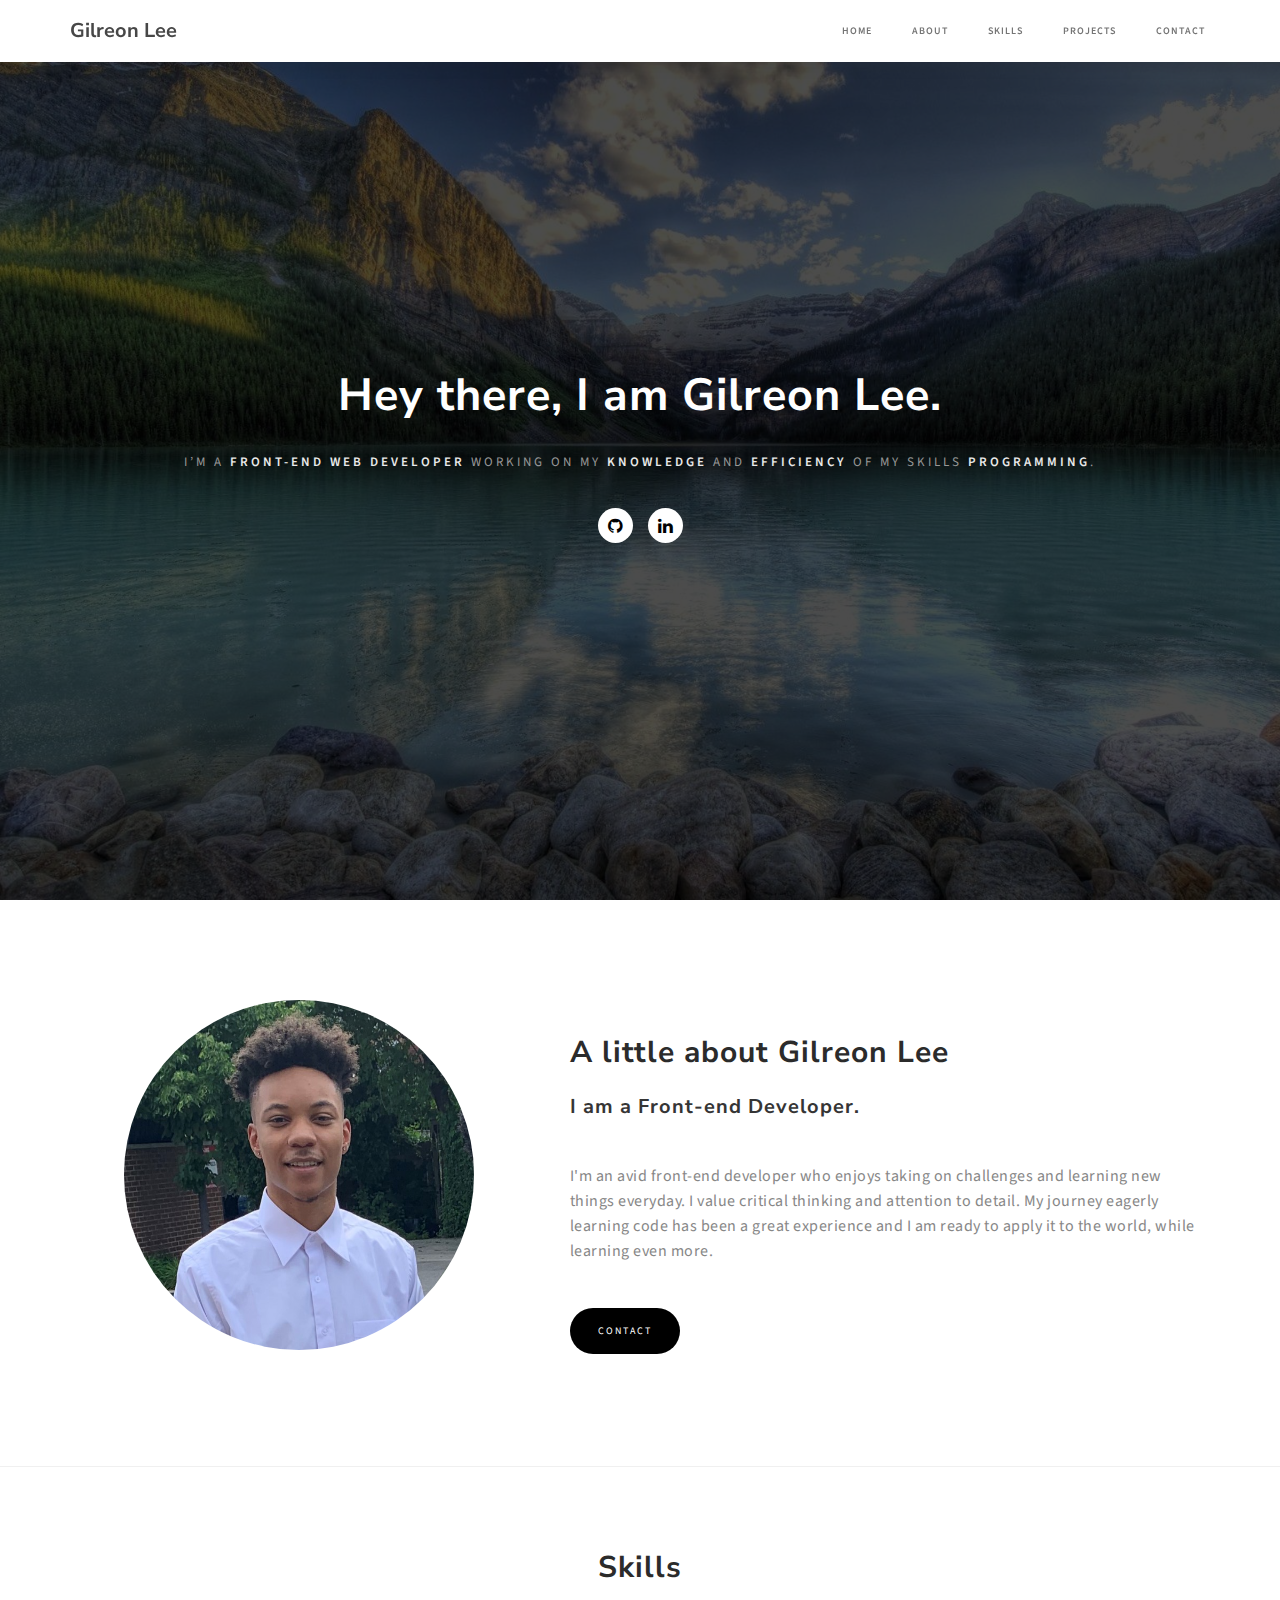
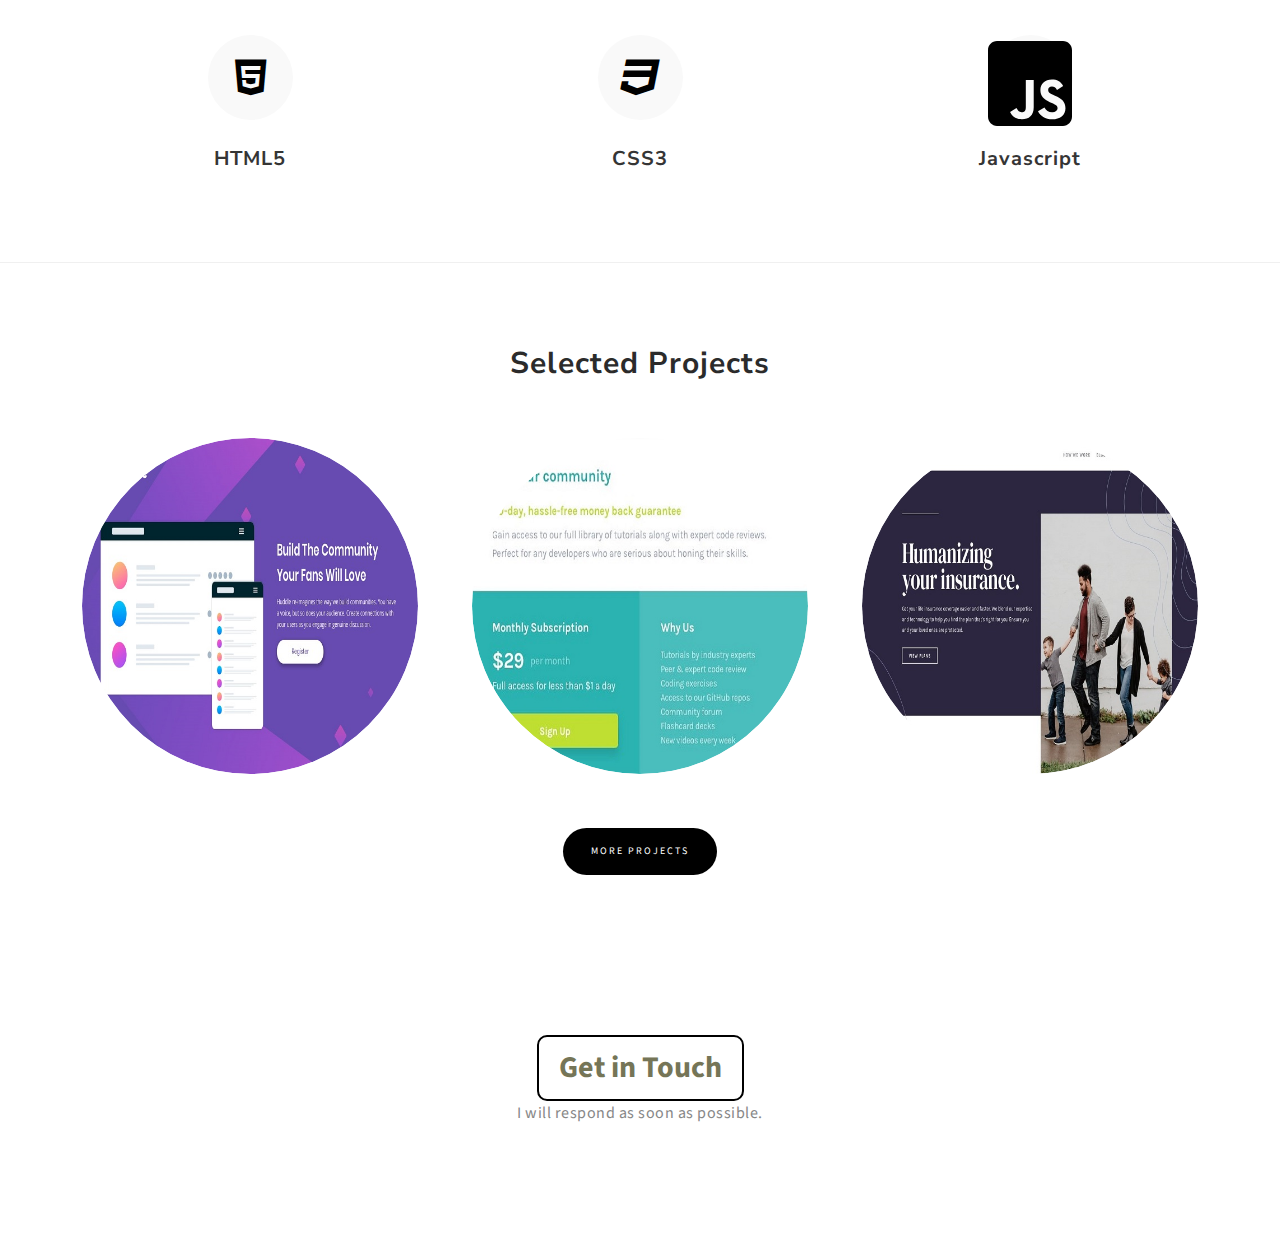
==== index.html @ 5cb0dbcf "Update index.html" ====
<!DOCTYPE html>
<html lang="en">
<head>

<meta charset="UTF-8">
<meta http-equiv="X-UA-Compatible" content="IE=Edge">
<meta name="description" content="Personal Portfolio HTML Template">
<meta name="keywords" content="Personal Portfolio Template, HTML Template">
<meta name="author" content="peng lam">
<meta name="viewport" content="width=device-width, initial-scale=1, maximum-scale=1">

<title>Gilreon Lee - Personal Portfolio</title>

<link rel="stylesheet" href="css/bootstrap.min.css">
<link rel="stylesheet" href="css/magnific-popup.css">

<link rel="stylesheet" href="css/owl.theme.css">
<link rel="stylesheet" href="css/owl.carousel.css">

<link rel="stylesheet" href="css/font-awesome.min.css">
<link rel="html" href="projects.html">

<!-- MAIN CSS -->
<link rel="stylesheet" href="css/style.css">

</head>
<body>

<!-- PRE LOADER -->
<div class="preloader">
     <div class="spinner">
          <span class="spinner-rotate"></span>
     </div>
</div>


<!-- NAVIGATION SECTION -->
<div class="navbar navbar-default navbar-fixed-top" role="navigation">
     <div class="container">

          <!-- NAVBAR HEADER -->
          <div class="navbar-header">
               <button class="navbar-toggle" data-toggle="collapse" data-target=".navbar-collapse">
                    <span class="icon icon-bar"></span>
                    <span class="icon icon-bar"></span>
                    <span class="icon icon-bar"></span>
               </button>
               <!-- lOGO TEXT HERE -->
               <a href="index.html" class="navbar-brand">Gilreon Lee</a>
          </div>

          <!-- NAVIGATION LINKS -->
          <div class="collapse navbar-collapse">
               <ul class="nav navbar-nav navbar-right">
                    <li><a class="smoothScroll" href="#home">Home</a></li>
                    <li><a class="smoothScroll" href="#about">About</a></li>
                    <li><a class="smoothScroll" href="#service">Skills</a></li>     
                    <li><a class="smoothScroll" href="#work">Projects</a></li>
                    <li><a class="smoothScroll" href="#contact">Contact</a></li>
               </ul>
          </div>

     </div>
</div>


<!-- HOME SECTION -->
<section id="home" class="parallax-section">
     <!-- OVERLAY -->
     <div class="overlay"></div>
     <div class="container">
          <div class="row">

               <div class="col-md-offset-1 col-md-10 col-sm-12">
                    <h1>Hey there, I am Gilreon Lee.</h1>
                    <h4>I’m a <strong>Front-end Web Developer</strong> working on my <strong>knowledge</strong> and <strong>efficiency</strong> of my skills <strong>programming</strong>.</h4>

                    <!-- SOCIAL ICON -->
                    <ul class="social-icon">
                         <li><a href="https://github.com/Gilreon" target="_blank" class="fa fa-github"></a></li>
                         <li><a href="https://www.linkedin.com/in/gilreon-lee/" target="_blank" class="fa fa-linkedin"></a></li>
                    </ul>
               </div>

          </div>
     </div>
</section>


<!-- ABOUT SECTION -->
<section id="about" class="parallax-section">
     <div class="container">
          <div class="row">
               
               <div class="col-md-5 col-sm-12">
                    <!-- ABOUT IMAGE -->
                    <div class="about-image">
                         <img src="images/ofme.jpg" class="img-responsive"  alt="about image">
                    </div>
               </div>

               <div class="col-md-7 col-sm-12">
                    <div class="about-thumb">
                         <!-- SECTION TITLE -->
                         <div class="section-title">
                              <h2>A little about Gilreon Lee</h2>
                              <h3>I am a Front-end Developer.</h3>
                         </div>
                         <p>I'm an avid front-end developer who enjoys taking on challenges and learning new things everyday. 
                              I value critical thinking and attention to detail. My journey eagerly learning code has been a great experience and I am 
                              ready to apply it to the world, while learning even more.</p>
                         

                         <!-- BUTTON -->
                         <a href="#contact" class="btn btn-default section-btn">Contact</a>
                    </div>
               </div>

          </div>
     </div>
</section>


<!-- SERVICE SECTION -->
<section id="service" class="parallax-section">
     <div class="container">
          <div class="row">

               <div class="section-title">
                    <!-- SECTION TITLE -->
                    <h2>Skills</h2>
               </div>

               <div class="col-md-4 col-sm-6">
                    <!-- SERVICE THUMB -->
                    <div class="service-thumb">
                         <i class="fa fa-html5"></i>
                         <h3>HTML5</h3>
                         
                    </div>
               </div>

               <div class="col-md-4 col-sm-6">
                    <!-- SERVICE THUMB -->
                    <div class="service-thumb">
                         <i class="fa fa-css3"></i>
                         <h3>CSS3</h3>
                    </div>
               </div>

               <div class="col-md-4 col-sm-6">
                    <!-- SERVICE THUMB -->
                    <div class="service-thumb">
                         <i class="fa fa-js-square"><img src="images/js-square-brands.svg"></i>
                         <h3>Javascript</h3>
                    </div>
               </div>
               
          </div>
     </div>
</section>


<!-- WORK SECTION -->
<section id="work" class="parallax-section">
     <div class="container">
          <div class="row">

               <div class="col-md-12 col-sm-12">
                    <!-- SECTION TITLE -->
                    <div class="section-title">
                         <h2>Selected Projects</h2>
                    </div>
               </div>

               <div class="col-md-4 col-sm-6">
                    <!-- WORK THUMB -->
                    <div class="work-thumb">
                         <a href="images/huddle.jpg" class="image-popup">
                              <div class="work-thumb-overlay">
                                   <h4 class="white-color">Work Title</h4>
                                   <h2>Huddle Landing Page</h2>
                              </div>
                              <img src="images/huddle.jpg" class="img-responsive" alt="Work">
                         </a>
                    </div>
               </div>

               <div class="col-md-4 col-sm-6">
                    <!-- WORK THUMB -->
                    <div class="work-thumb">
                         <a href="images/3-grid.jpg" class="image-popup">
                              <div class="work-thumb-overlay">
                                   <h4 class="white-color">Work Title</h4>
                                   <h2>3 Price Grid</h2>
                              </div>
                              <img src="images/3-grid.jpg" class="img-responsive" alt="Work">
                         </a>
                    </div>
               </div>

               <div class="col-md-4 col-sm-6">
                    <!-- WORK THUMB -->
                    <div class="work-thumb">
                         <a href="images/insure-design2.jpg" class="image-popup">
                              <div class="work-thumb-overlay">
                                   <h4 class="white-color">Work Title</h4>
                                   <h2>Insure Landing Page</h2>
                              </div>
                              <img src="images/insure-design2.jpg" class="img-responsive" alt="Work">
                         </a>
                         
                    </div>
                    
               </div>
               <a href="projects.html" target="_blank" class="smoothScroll btn btn-default section-btn" >More Projects</a>
          </div>
     </div>
</section>



<!-- CONTACT SECTION -->
<section id="contact" class="parallax-section">
     <div class="container">
          <div class="row">

               <div class="col-md-12 col-sm-12">
                    <!-- SECTION TITLE -->
                    <div class="section-title">
                         <a class='mail' href="mailto:gilreonlee@outlook.com">Get in Touch</a>  
                         <p>I will respond as soon as possible.</p>
                    </div>
               </div>
                  

<!-- SCRIPTS -->
<script src="js/jquery.js"></script>
<script src="js/bootstrap.min.js"></script>
<script src="js/jquery.parallax.js"></script>
<script src="js/jquery.magnific-popup.min.js"></script>
<script src="js/magnific-popup-options.js"></script>
<script src="js/owl.carousel.min.js"></script>
<script src="js/smoothscroll.js"></script>
<script src="js/custom.js"></script>

</body>
</html>
---- css/style.css ----
/*---------------------------------------------------------------

  Project Name: Stauros - Personal Portfolio HTML Template
  File Name: style.css
  Author: Peng Lam
  Author URI: http://khaitawng.com
  Version: 1.0.0

------------------------------------------------------------------*/
/*----------------------------------------------------------------

// Table of contents //

        Body
    0.  Typography
    1.  Buttons
    2.  General
    3.  Pre loader
    4.  Navigation section
    5.  Home section
    6.  About section
    7.  Service section
    8.  Work section
    9.  Testimonial section
    10. Contact section
    11. Footer section
    12. Social icon
    13. Mobile Responsive styles

------------------------------------------------------------------*/

@import url('https://fonts.googleapis.com/css?family=Nunito+Sans:400,700|Source+Sans+Pro:400,600');

body {
    background: #ffffff;
    font-family: 'Source Sans Pro', sans-serif;
    font-style: normal;
    font-weight: normal;
    overflow-x: hidden;
}

html, body {
  width: 100%;
  height: 100%;
}



/*---------------------------------------
    0 Typorgraphy              
-----------------------------------------*/

h1,h2,h3,h4,h5,h6 {
  font-family: 'Nunito Sans', sans-serif;
  font-style: normal;
  font-weight: bold;
  line-height: normal;
  letter-spacing: 1px;
}

h1 {
  color: #ffffff;
  font-size: 45px;
}

h2 {
  color: #2b2b2b;
  font-size: 30px;
  margin: 0px;
}

h3 {
  color: #353535;
  font-size: 20px;
}

h4 {
  font-family: 'Source Sans Pro', sans-serif;
  font-size: 13px;
  font-weight: normal;
  letter-spacing: 3px;
  line-height: 28px;
  text-transform: uppercase;
  padding-top: 12px;
}

p {
  color: #878787;
  font-size: 16px;
  font-weight: normal;
  line-height: 25px;
  letter-spacing: 0.5px;
}

.white-color {
  color: #f0f0f0 !important;
}

strong {
  font-weight: 600;
}



/*---------------------------------------
    1 Buttons               
-----------------------------------------*/

.section-btn {
  background: #000000;
  border-radius: 50px;
  border: none;
  color: #ffffff;
  font-size: 10px;
  font-weight: normal;
  letter-spacing: 2px;
  padding: 16px 28px;
  margin-top: 32px;
  text-transform: uppercase;
  -webkit-transition: all ease-in-out 0.4s;
  transition: all ease-in-out 0.4s;
}

.section-btn:focus,
.section-btn:hover {
  background: #2b2b2b;
  border-color: transparent;
  color: #ffffff;
}

.section-btn.btn-primary {
  background: #ffffff;
  border: none;
  color: #2b2b2b;
}



/*---------------------------------------
    2 General               
-----------------------------------------*/

html{
  -webkit-font-smoothing: antialiased;
}

a {
  color: #757557;
  -webkit-transition: 0.5s;
  transition: 0.5s;
  text-decoration: none !important;
}

a:hover, a:active, a:focus {
  color: #4eefc3;
  outline: none;
}

* {
  -webkit-box-sizing: border-box;
  box-sizing: border-box;
}

*:before,
*:after {
  -webkit-box-sizing: border-box;
  box-sizing: border-box;
}

.parallax-section {
  background-attachment: fixed !important;
  background-size: cover !important;
}

.overlay {
  background: rgba(0,0,0,0.7);
  position: absolute;
  top: 0;
  right: 0;
  bottom: 0;
  left: 0;
  width: 100%;
  height: 100%;
}

.section-title {
  margin: 0;
  padding-bottom: 32px;
}

#about, #service, #work,
#testimonial, #contact, footer {
  position: relative;
  padding-top: 80px;
  padding-bottom: 80px;
}

#testimonial, footer {
  background: #f9f9f9;
}

#service, #work,
#testimonial, #contact,
footer {
  text-align: center;
}


/*---------------------------------------
    3 Pre loader section              
-----------------------------------------*/

.preloader {
  position: fixed;
  top: 0;
  left: 0;
  width: 100%;
  height: 100%;
  z-index: 99999;
  display: flex;
  flex-flow: row nowrap;
  justify-content: center;
  align-items: center;
  background: none repeat scroll 0 0 #ffffff;
}

.spinner {
  border: 1px solid transparent;
  border-radius: 5px;
  position: relative;
}

.spinner:before {
  content: '';
  box-sizing: border-box;
  position: absolute;
  top: 50%;
  left: 50%;
  width: 45px;
  height: 45px;
  margin-top: -10px;
  margin-left: -10px;
  border-radius: 50%;
  border: 1px solid #575757;
  border-top-color: #ffffff;
  animation: spinner .9s linear infinite;
}

@-webkit-@keyframes spinner {
  to {transform: rotate(360deg);}
}

@keyframes spinner {
  to {transform: rotate(360deg);}
}



/*---------------------------------------
    4 Navigation section              
-----------------------------------------*/

.navbar-default {
  background-color: #ffffff;
  box-shadow: 5px 5px 15px 0 rgba(31, 31, 31, 0.07);
  border: none;
  margin-bottom: 0;
  padding: 6px 0;
}

.navbar-default .navbar-brand {
  color: #474747;
  font-family: 'Nunito Sans', sans-serif;
  font-weight: bold;
  font-size: 20px;
}

.navbar-default .navbar-nav li a {
  color: #757575;
  font-size: 10px;
  font-weight: 600;
  letter-spacing: 1px;
  text-transform: uppercase;
  -webkit-transition: all ease-in-out 0.4s;
  transition: all ease-in-out 0.4s;
  padding: 0 12px;
  margin: 15px 8px;
}

.navbar-default .navbar-nav > li a:hover {
  background-color: transparent;
  color: #656565 !important;
}

.navbar-default .navbar-nav > li > a:hover,
.navbar-default .navbar-nav > li > a:focus {
  color: #858585;
}

.navbar-default .navbar-nav > .active > a,
.navbar-default .navbar-nav > .active > a:hover,
.navbar-default .navbar-nav > .active > a:focus {
  color: #656565;
}

.navbar-default .navbar-toggle {
  border: none;
  padding-top: 10px;
}

.navbar-default .navbar-toggle {
  background-color: transparent;
}

.navbar-default .navbar-toggle .icon-bar {
  background: #000000;
  border-color: transparent;
}



/*---------------------------------------
    5 Home section              
-----------------------------------------*/

#home {
  background: url('../images/nature-image.jpg') 50% 0 repeat-y fixed;
  background-size: cover;
  background-position: center center;
  display: -webkit-box;
  display: -webkit-flex;
  display: -ms-flexbox;
  display: flex;
  -webkit-box-align: center;
  -webkit-align-items: center;
  -ms-flex-align: center;
   align-items: center;
  height: 100vh;
  position: relative;
  text-align: center;
}

#home h4 {
  color: #989898;
}

#home strong {
  color: #e9e9e9;
}



/*---------------------------------------
    6 About section              
-----------------------------------------*/

#about {
  padding-top: 100px;
}

.about-image {
  text-align: center;
}

.about-image img {
  border-radius: 100%;
  width: 350px;
  height: 350px;
  display: inline-block;
}

.about-thumb {
  padding: 32px 12px;
}

.about-thumb p {
  padding: 2px 0;
}



/*---------------------------------------
   7 Service section              
-----------------------------------------*/

#service {
  border-top: 1px solid #f0f0f0;
  border-bottom: 1px solid #f0f0f0;
}

.service-thumb {
  cursor: crosshair;
  -webkit-transition: all ease-in-out 0.4s;
  transition: all ease-in-out 0.4s;
}

.service-thumb h3 {
  margin-bottom: 10px;
}

.service-thumb .fa {
  background: #f9f9f9;
  border-radius: 50%;
  color: #000000;
  font-size: 40px;
  text-align: center;
  width: 85px;
  height: 85px;
  line-height: 85px;
  margin-top: 15px;
  margin-bottom: 5px;
}



/*---------------------------------------
    8 Work section              
-----------------------------------------*/

.work-thumb {
  border-radius: 100%;
  margin: 22px 12px;
  padding: 0;
  overflow: hidden;
  position: relative;
  text-align: center;
}

.work-thumb img {
  border-radius: 100%;
}

.work-thumb h2 {
  color: #ffffff;
  font-size: 25px;
}

.work-thumb-overlay {
  position: absolute;
  background: rgba(0,0,0,0.5);
  border-radius: 5px;
  cursor: pointer;
  opacity: 0;
  width: 100%;
  height: 100%;
  padding: 82px 42px;
  -webkit-transition: all ease-in-out 0.4s;
  transition: all ease-in-out 0.4s;
}

.work-thumb:hover .work-thumb-overlay {
  opacity: 1;
}

/*---------------------------------------
    10 Contact section              
-----------------------------------------*/

.mail{
  font-size: 30px;
  font-weight: bold;
  display: inline-block;
  position: relative;
  border: 2px solid black;
  padding: 10px 20px;
  border-radius: 10px;
}

.mail:hover {
  background-color:black;
  border-radius: 10px;
}
.mail:hover {
  font-size: 50px;
  color: white;

}

/*---------------------------------------
    11 Footer section              
-----------------------------------------*/

footer {
  padding: 20px 0;
}

footer h4 {
  color: #4eefc3;
  font-size: 23px;
}

footer p {
  font-size: 10px;
  letter-spacing: 2px;
  text-transform: uppercase;
}



/*---------------------------------------
   12 Social icon             
-----------------------------------------*/

.social-icon {
  position: relative;
  padding: 0;
  margin: 0;
  text-align: center;
}

.social-icon li {
  display: inline-block;
  list-style: none;
}

.social-icon li a {
  background: #ffffff;
  border-radius: 100%;
  color: #000000;
  cursor: pointer;
  font-size: 17px;
  text-decoration: none;
  transition: all 0.4s ease-in-out;
  width: 35px;
  height: 35px;
  line-height: 35px;
  text-align: center;
  vertical-align: middle;
  margin: 22px 6px 12px 6px;
}

.social-icon li a:hover {
  background: #000000;
  color: #ffffff;
  transform: scale(1.1);
}



/*---------------------------------------
    13 Mobile Responsive styles              
-----------------------------------------*/

@media (max-width: 980px) {
  #home {
    height: 55vh;
  }

  .service-thumb {
    margin-top: 12px;
    margin-bottom: 22px;
  }
}


@media (max-width: 768px) {
  #home {
    height: 65vh;
  }
}


@media (max-width: 580px) {
  h1 {
    font-size: 32px;
  }

  h2, .work-thumb h2 {
    font-size: 26px;
  }

  #home {
    height: 100vh;
  }

  .about-image img {
    width: 250px;
    height: 250px;
  }

  #testimonial h3 {
    font-size: 16px;
  }
}


@media (max-width: 320px) {
  h1 {
    font-size: 28px;
  }

  #home {
    height: 145vh;
  }
}
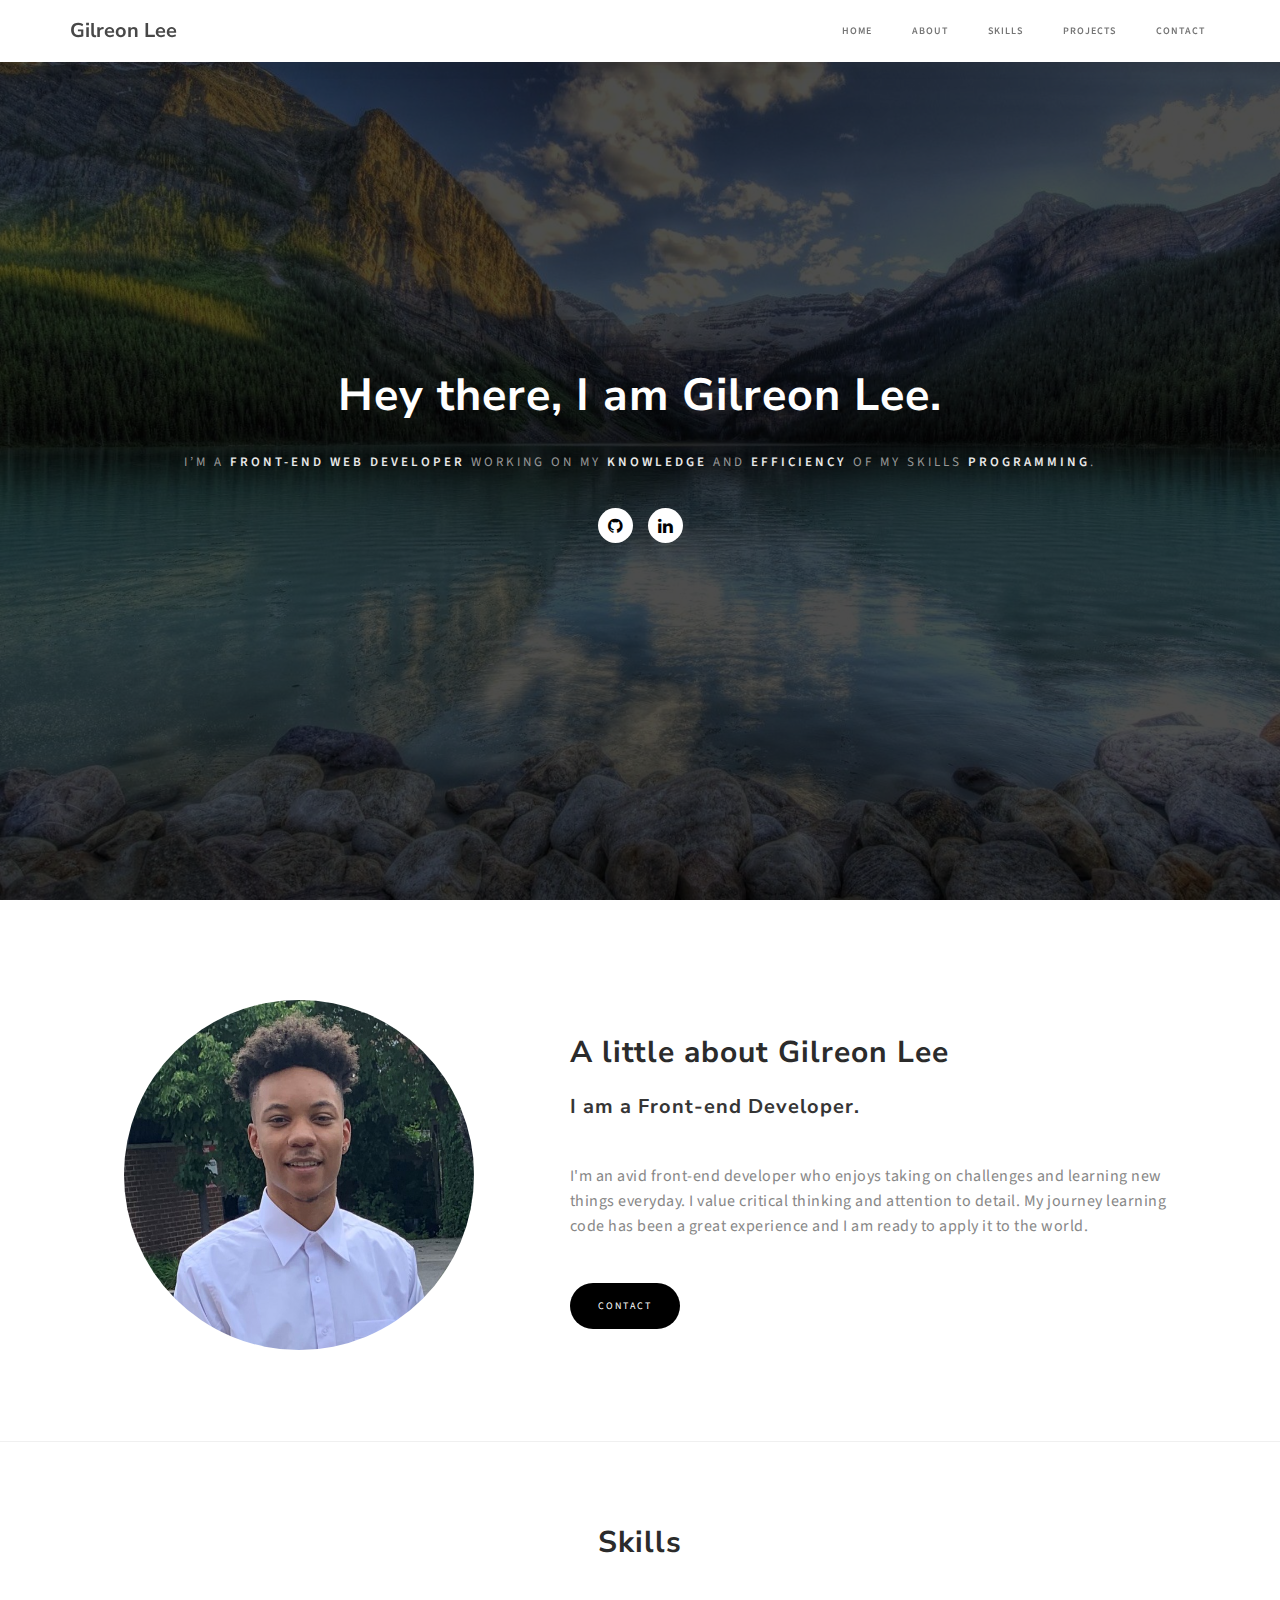
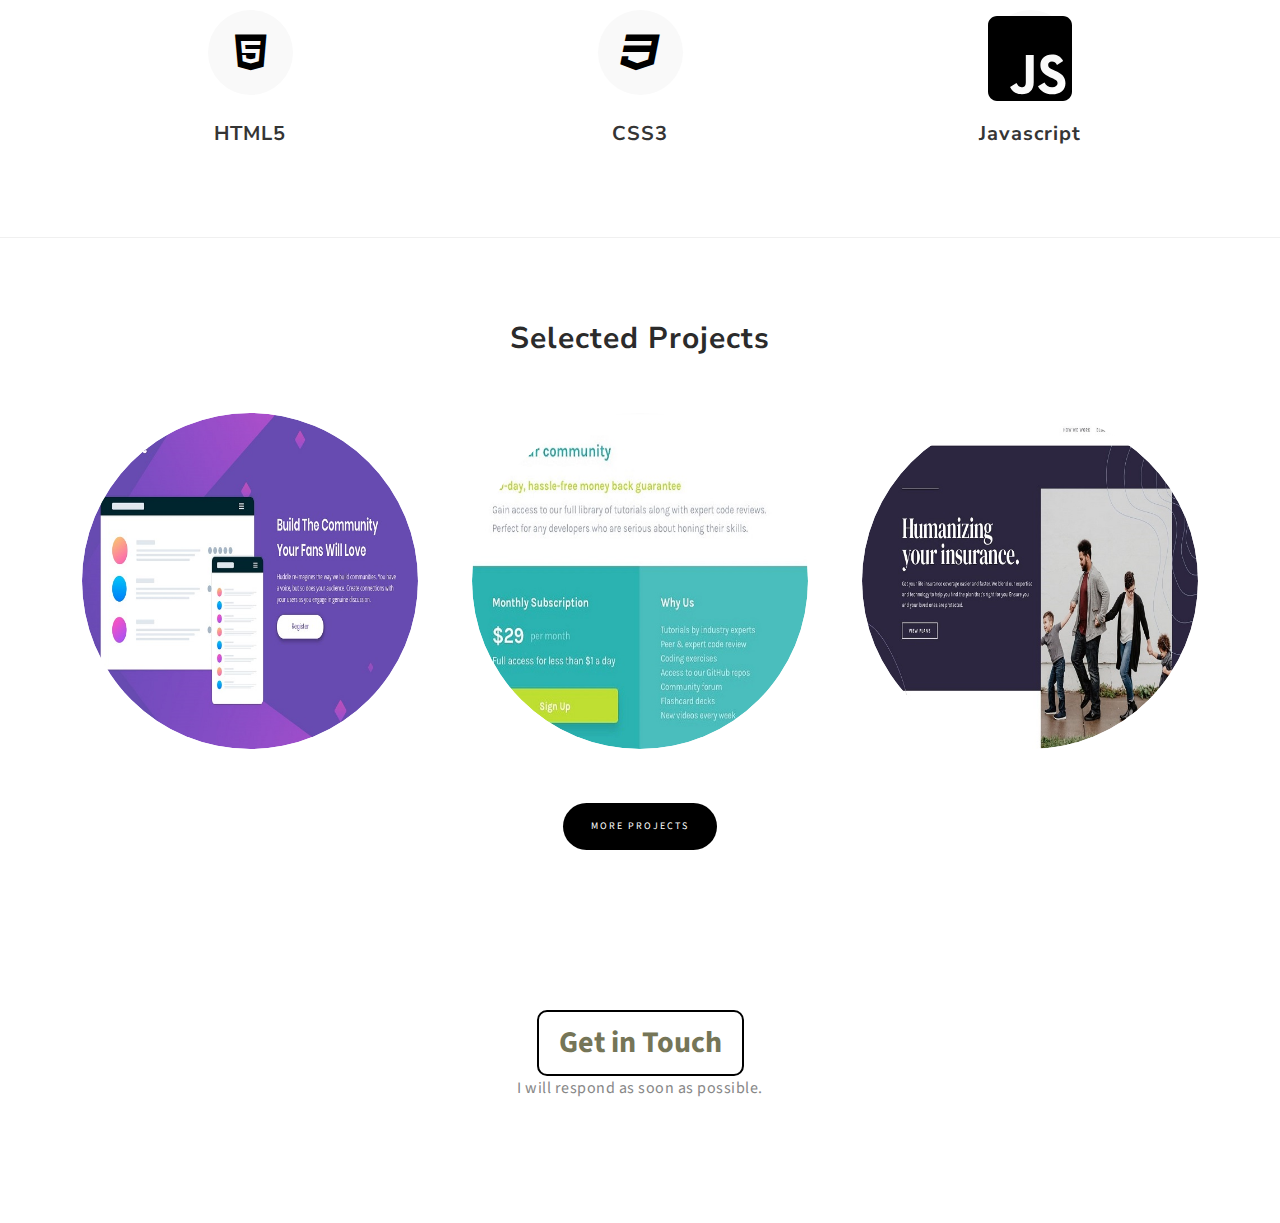
==== commit bb631e4e: "fix index" ====
--- a/index.html
+++ b/index.html
@@ -107,8 +107,8 @@
                               <h3>I am a Front-end Developer.</h3>
                          </div>
                          <p>I'm an avid front-end developer who enjoys taking on challenges and learning new things everyday. 
-                              I value critical thinking and attention to detail. My journey eagerly learning code has been a great experience and I am 
-                              ready to apply it to the world, while learning even more.</p>
+                              I value critical thinking and attention to detail. My journey learning code has been a great experience and I am 
+                              ready to apply it to the world.</p>
                          
 
                          <!-- BUTTON -->
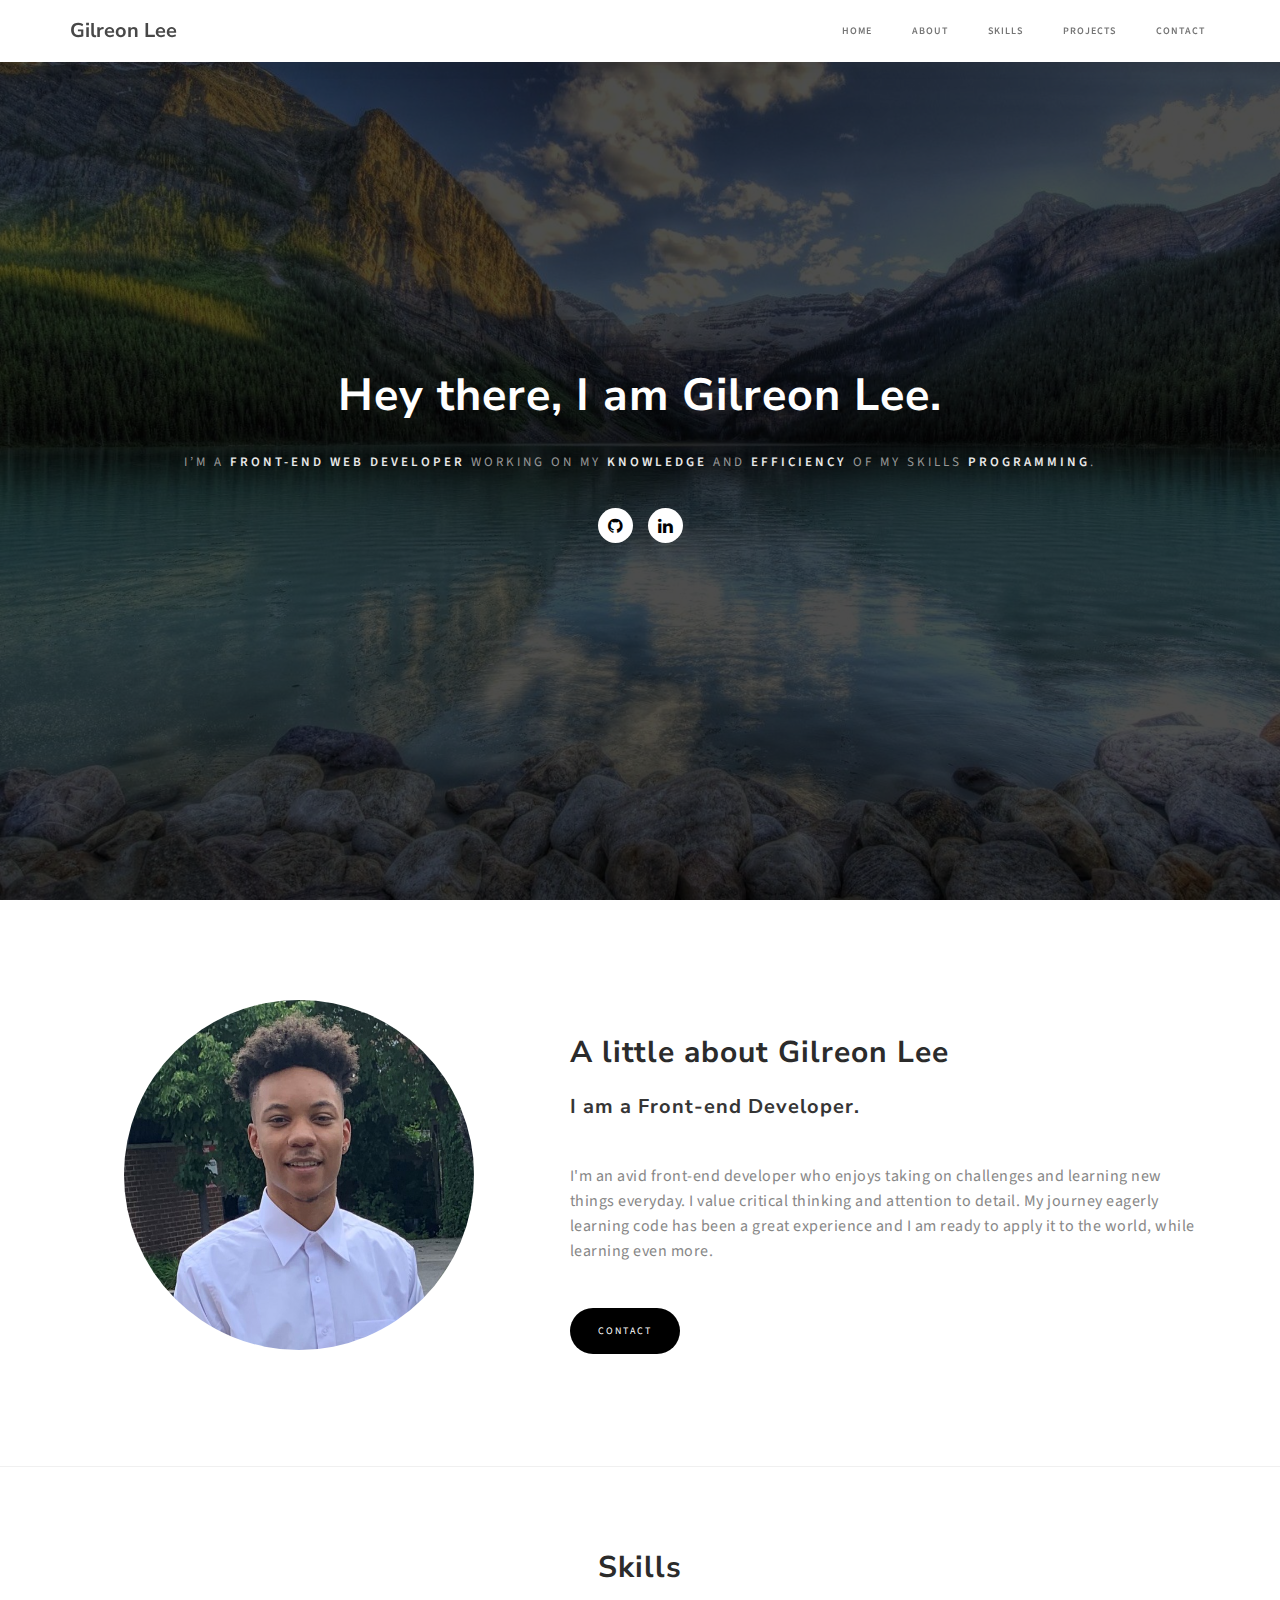
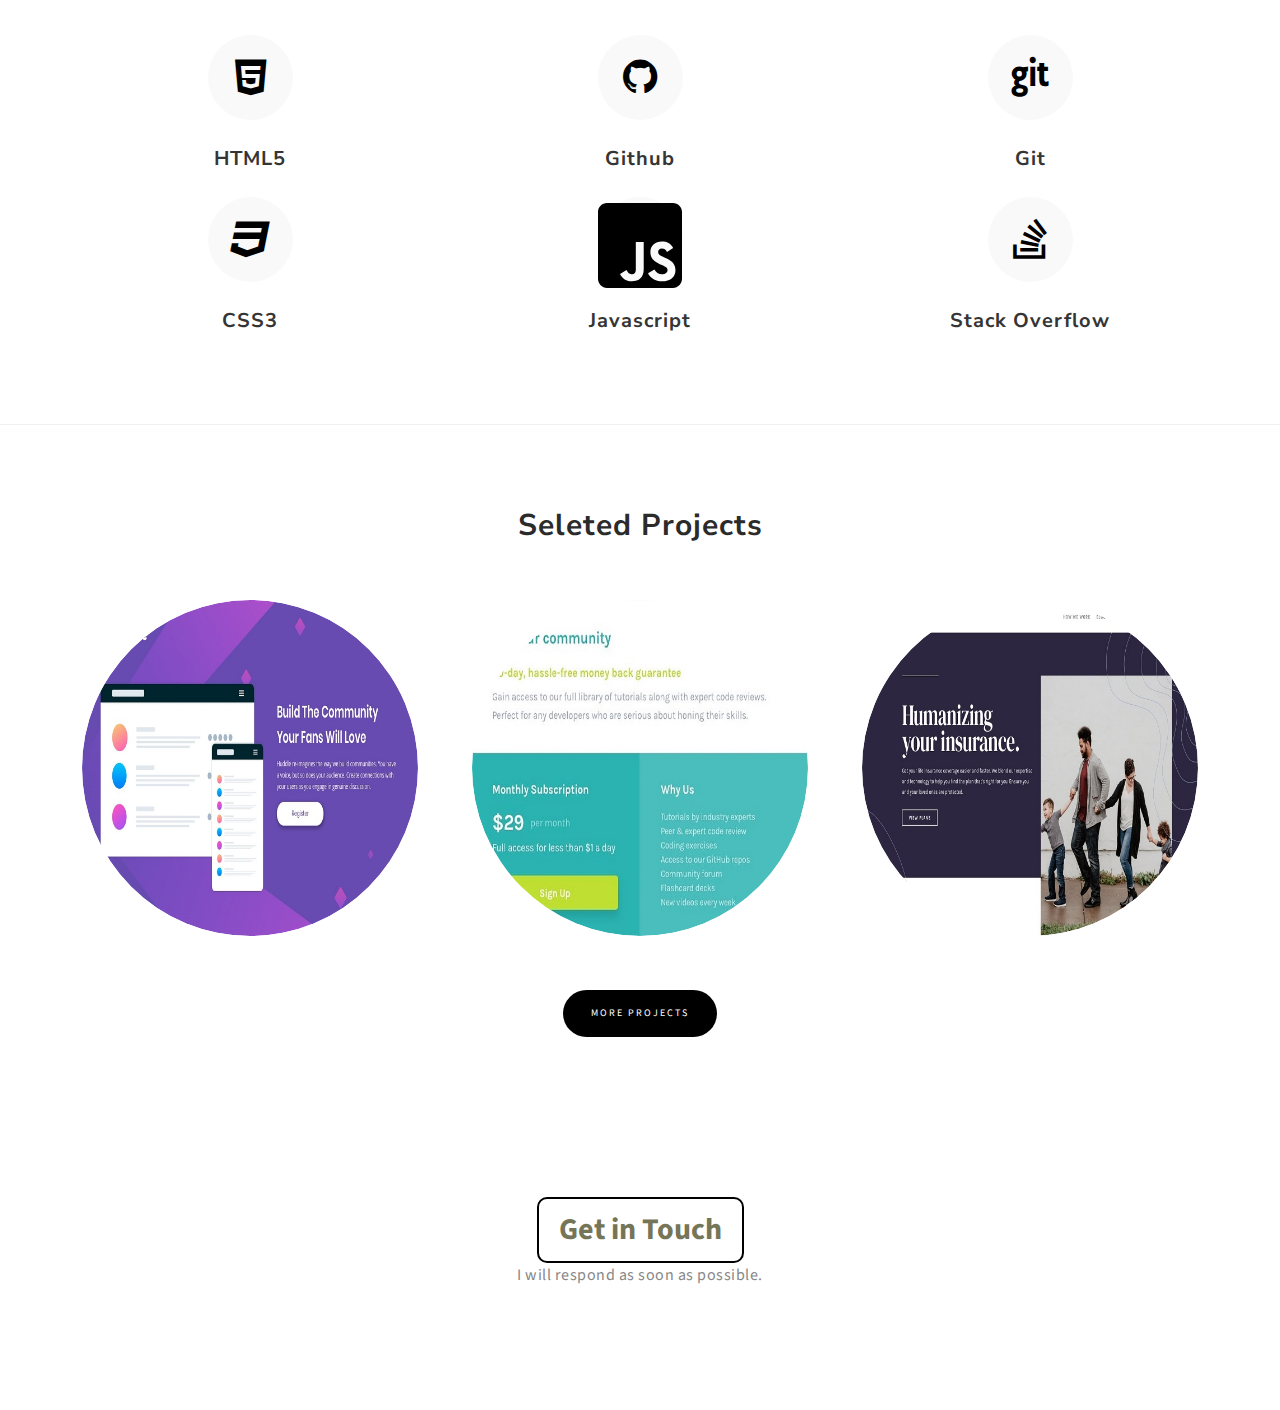
==== commit dc6bf581: "added skills Ive retained" ====
--- a/index.html
+++ b/index.html
@@ -107,8 +107,8 @@
                               <h3>I am a Front-end Developer.</h3>
                          </div>
                          <p>I'm an avid front-end developer who enjoys taking on challenges and learning new things everyday. 
-                              I value critical thinking and attention to detail. My journey learning code has been a great experience and I am 
-                              ready to apply it to the world.</p>
+                              I value critical thinking and attention to detail. My journey eagerly learning code has been a great experience and I am 
+                              ready to apply it to the world, while learning even more.</p>
                          
 
                          <!-- BUTTON -->
@@ -140,6 +140,24 @@
                     </div>
                </div>
 
+               
+               <div class="col-md-4 col-sm-6">
+                    <!-- SERVICE THUMB -->
+                    <div class="service-thumb">
+                         <i class="fa fa-github"></i>
+                         <h3>Github</h3>
+                    </div>
+               </div>
+
+               
+               <div class="col-md-4 col-sm-6">
+                    <!-- SERVICE THUMB -->
+                    <div class="service-thumb">
+                         <i class="fa fa-git"></i>
+                         <h3>Git</h3>
+                    </div>
+               </div>
+
                <div class="col-md-4 col-sm-6">
                     <!-- SERVICE THUMB -->
                     <div class="service-thumb">
@@ -155,6 +173,14 @@
                          <h3>Javascript</h3>
                     </div>
                </div>
+               <div class="col-md-4 col-sm-6">
+                    <!-- SERVICE THUMB -->
+                    <div class="service-thumb">
+                         <i class="fa fa-stack-overflow"></i>
+                         <h3>Stack Overflow</h3>
+                    </div>
+               </div>
+               
                
           </div>
      </div>
@@ -165,11 +191,13 @@
 <section id="work" class="parallax-section">
      <div class="container">
           <div class="row">
-
+               
+
+               
                <div class="col-md-12 col-sm-12">
                     <!-- SECTION TITLE -->
                     <div class="section-title">
-                         <h2>Selected Projects</h2>
+                         <h2>Seleted Projects</h2>
                     </div>
                </div>
 
@@ -245,4 +273,4 @@
 <script src="js/custom.js"></script>
 
 </body>
-</html>
+</html>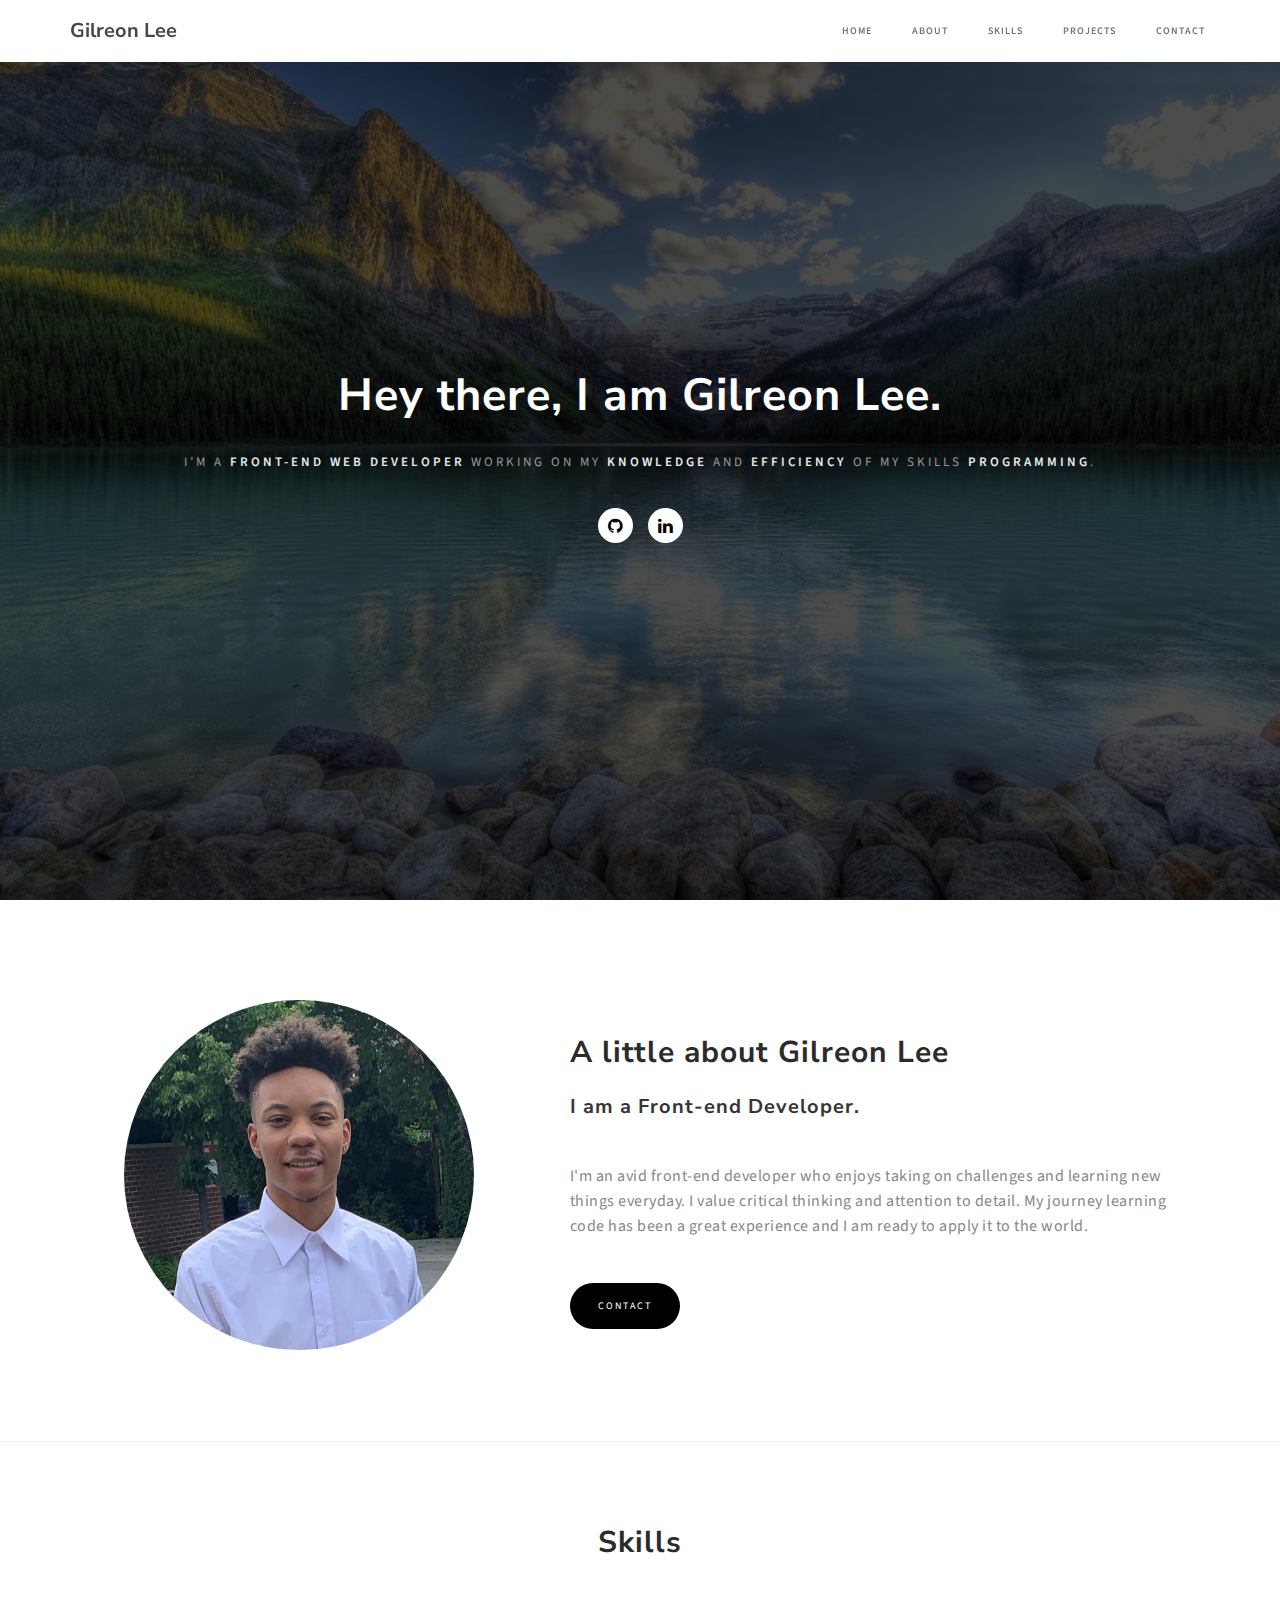
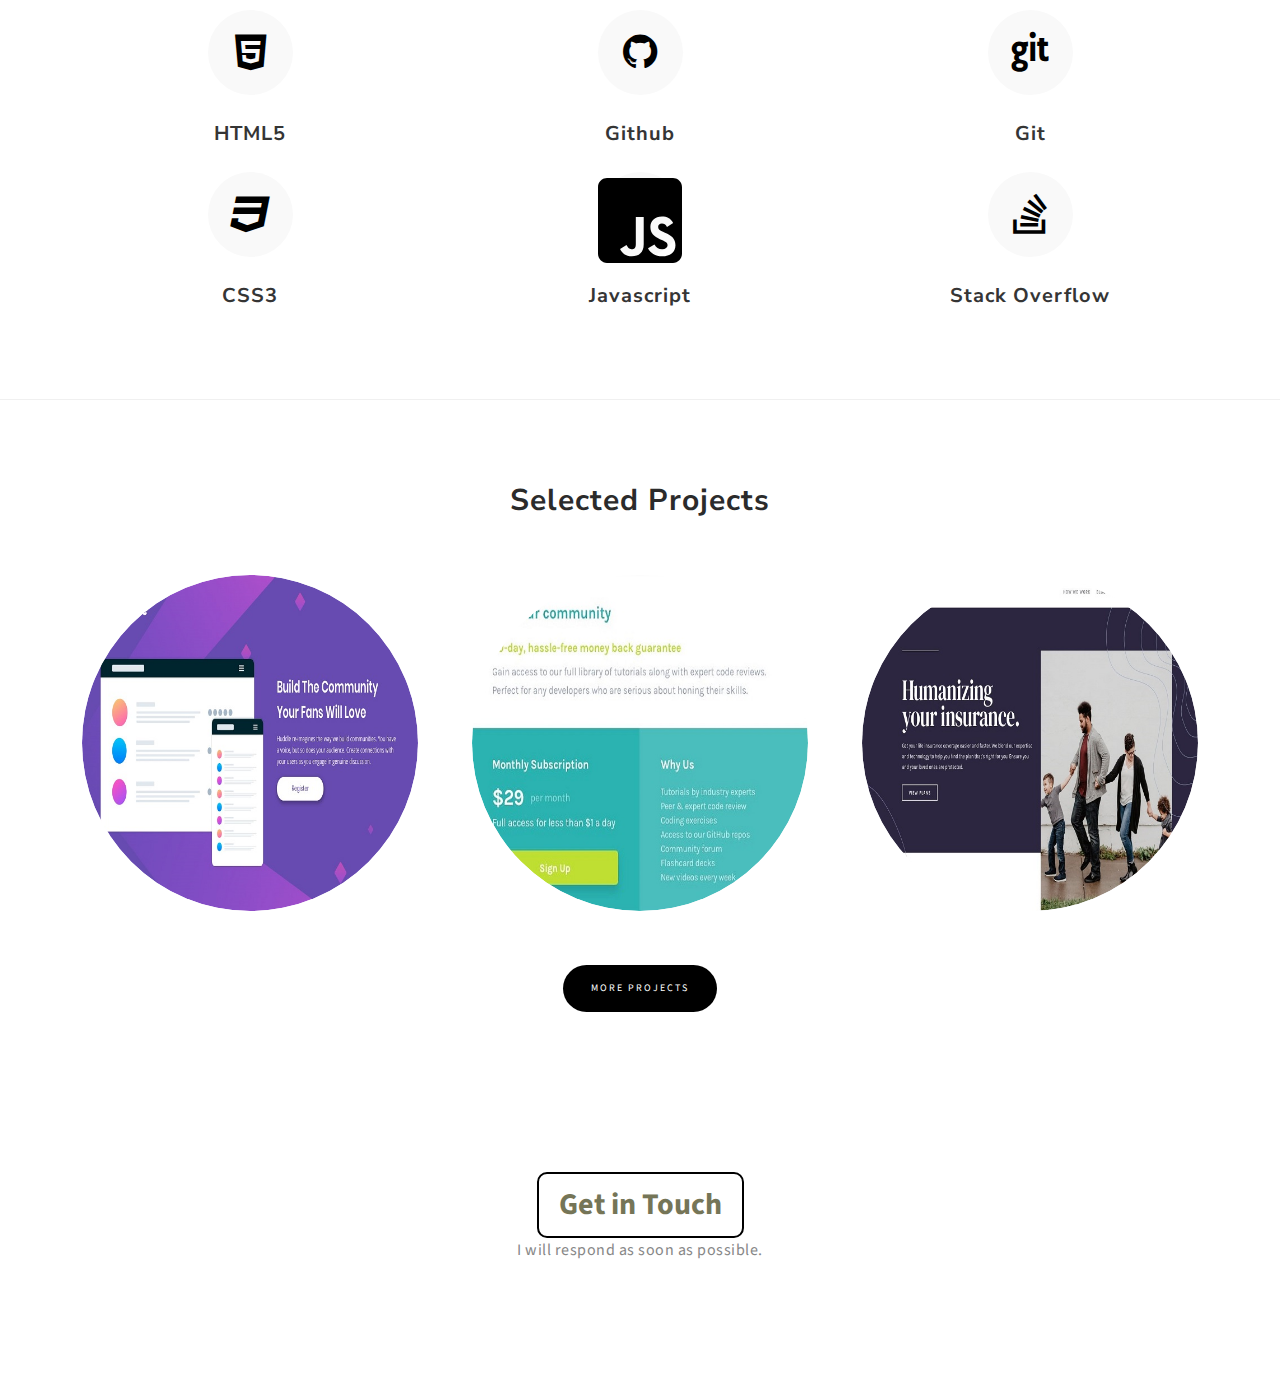
==== commit 1c485686: "Merge branch 'master' of https://github.com/Gilreon/personal-portfolio" ====
--- a/index.html
+++ b/index.html
@@ -107,8 +107,8 @@
                               <h3>I am a Front-end Developer.</h3>
                          </div>
                          <p>I'm an avid front-end developer who enjoys taking on challenges and learning new things everyday. 
-                              I value critical thinking and attention to detail. My journey eagerly learning code has been a great experience and I am 
-                              ready to apply it to the world, while learning even more.</p>
+                              I value critical thinking and attention to detail. My journey learning code has been a great experience and I am 
+                              ready to apply it to the world.</p>
                          
 
                          <!-- BUTTON -->
@@ -197,7 +197,7 @@
                <div class="col-md-12 col-sm-12">
                     <!-- SECTION TITLE -->
                     <div class="section-title">
-                         <h2>Seleted Projects</h2>
+                         <h2>Selected Projects</h2>
                     </div>
                </div>
 
@@ -273,4 +273,4 @@
 <script src="js/custom.js"></script>
 
 </body>
-</html>+</html>
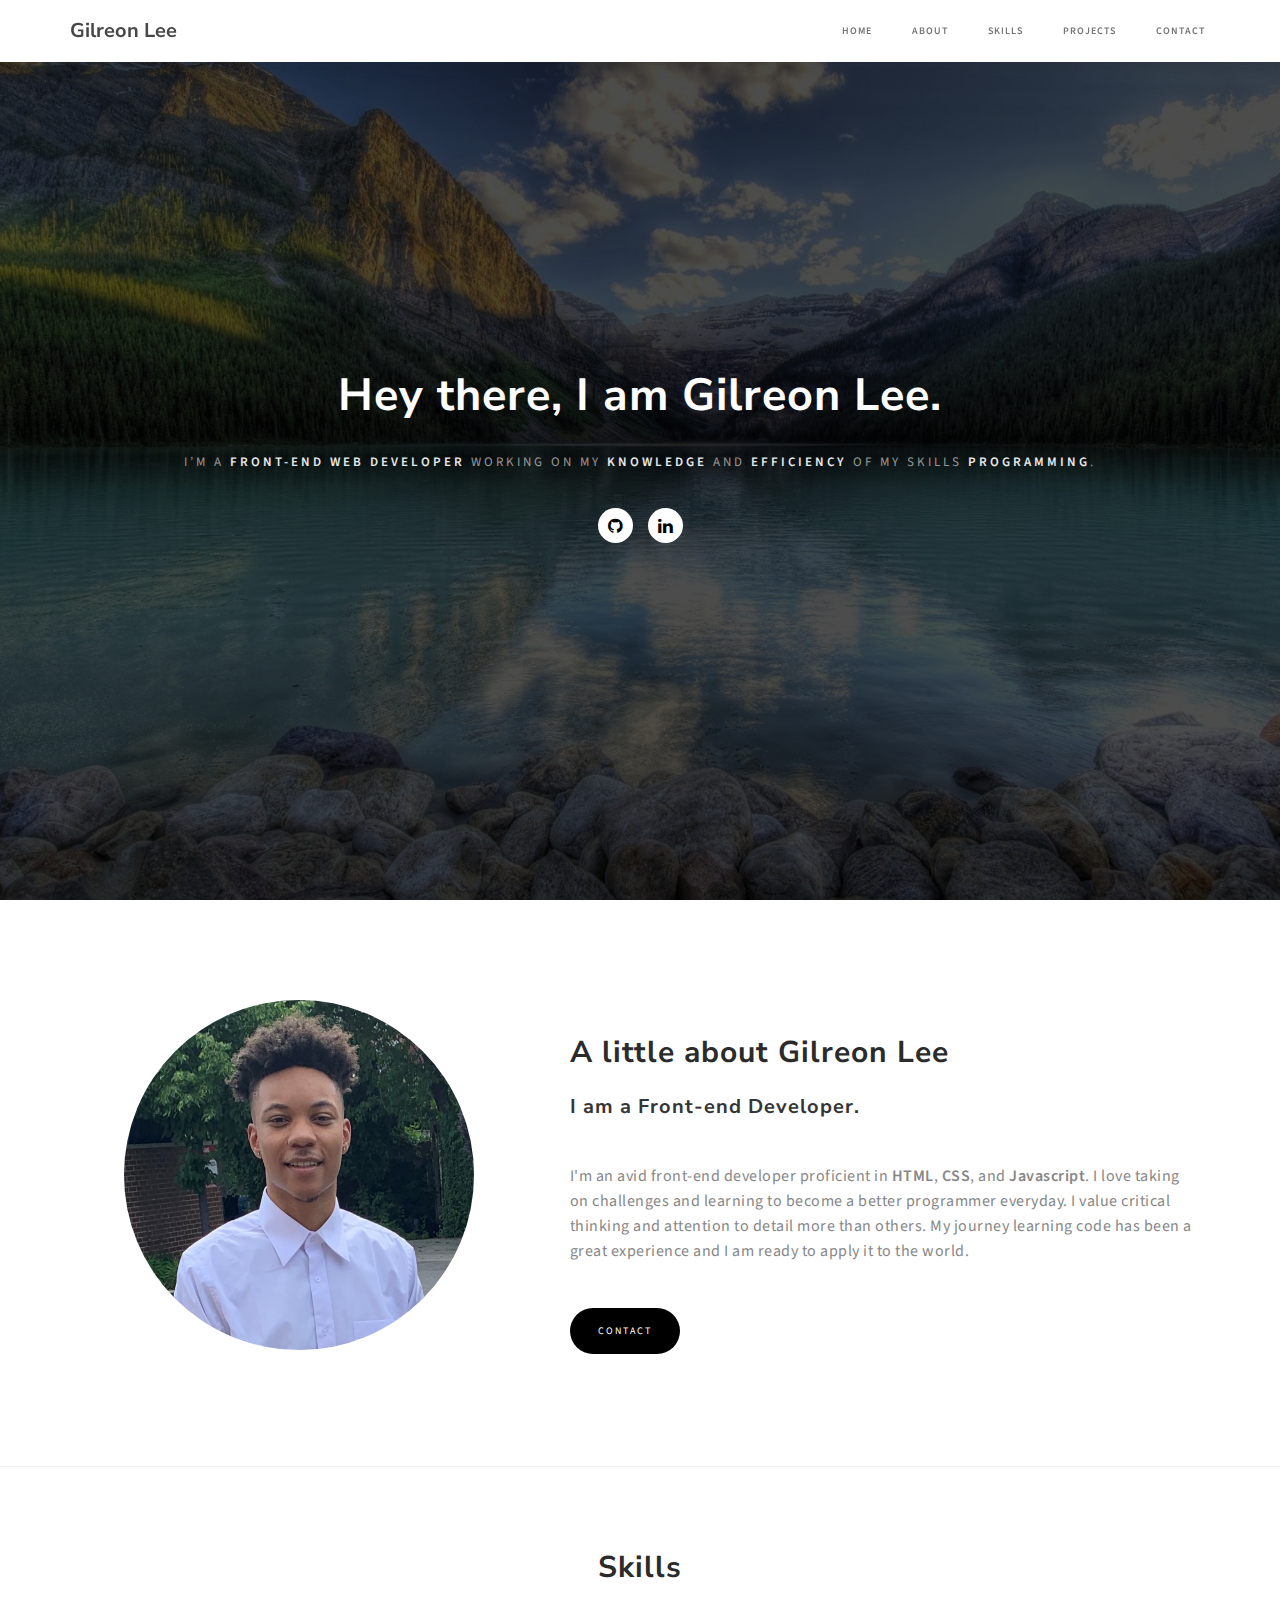
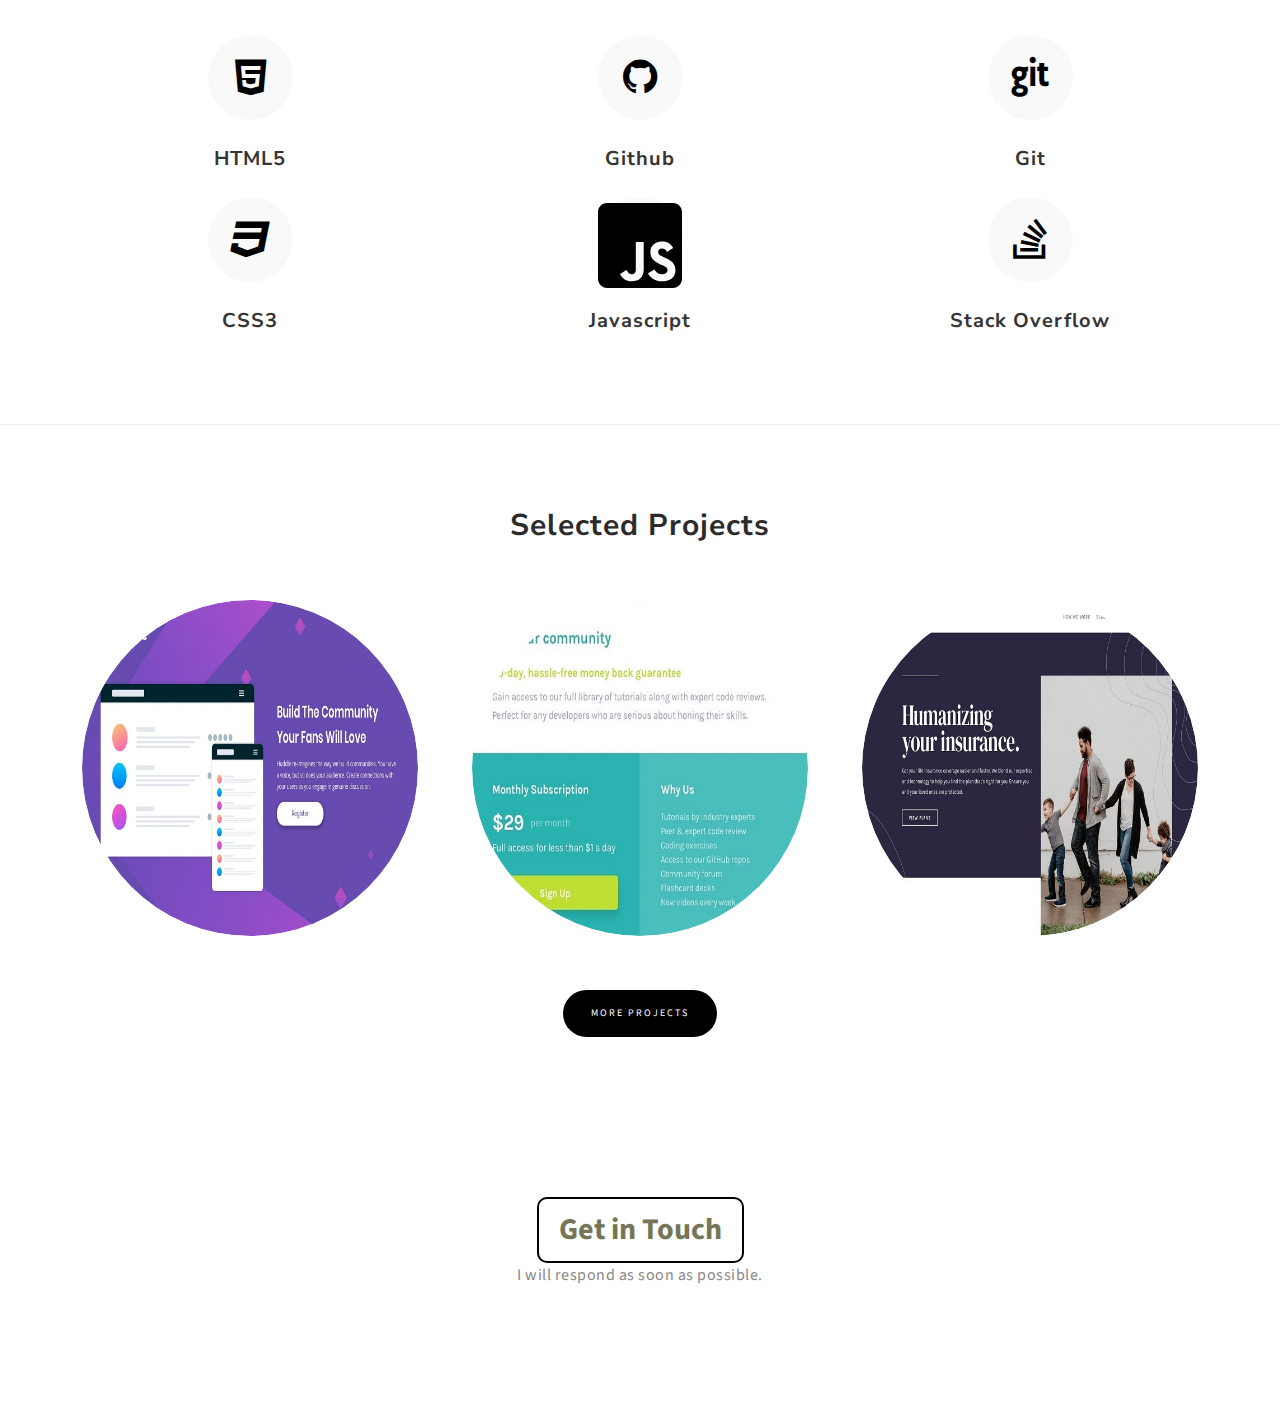
==== commit 2b9db9e5: "changes to some text in about section" ====
--- a/index.html
+++ b/index.html
@@ -106,8 +106,8 @@
                               <h2>A little about Gilreon Lee</h2>
                               <h3>I am a Front-end Developer.</h3>
                          </div>
-                         <p>I'm an avid front-end developer who enjoys taking on challenges and learning new things everyday. 
-                              I value critical thinking and attention to detail. My journey learning code has been a great experience and I am 
+                         <p>I'm an avid front-end developer proficient in <strong>HTML</strong>, <strong>CSS</strong>, and <strong>Javascript</strong>. I love taking on challenges and learning to become a better programmer everyday. 
+                              I value critical thinking and attention to detail more than others. My journey learning code has been a great experience and I am 
                               ready to apply it to the world.</p>
                          
 
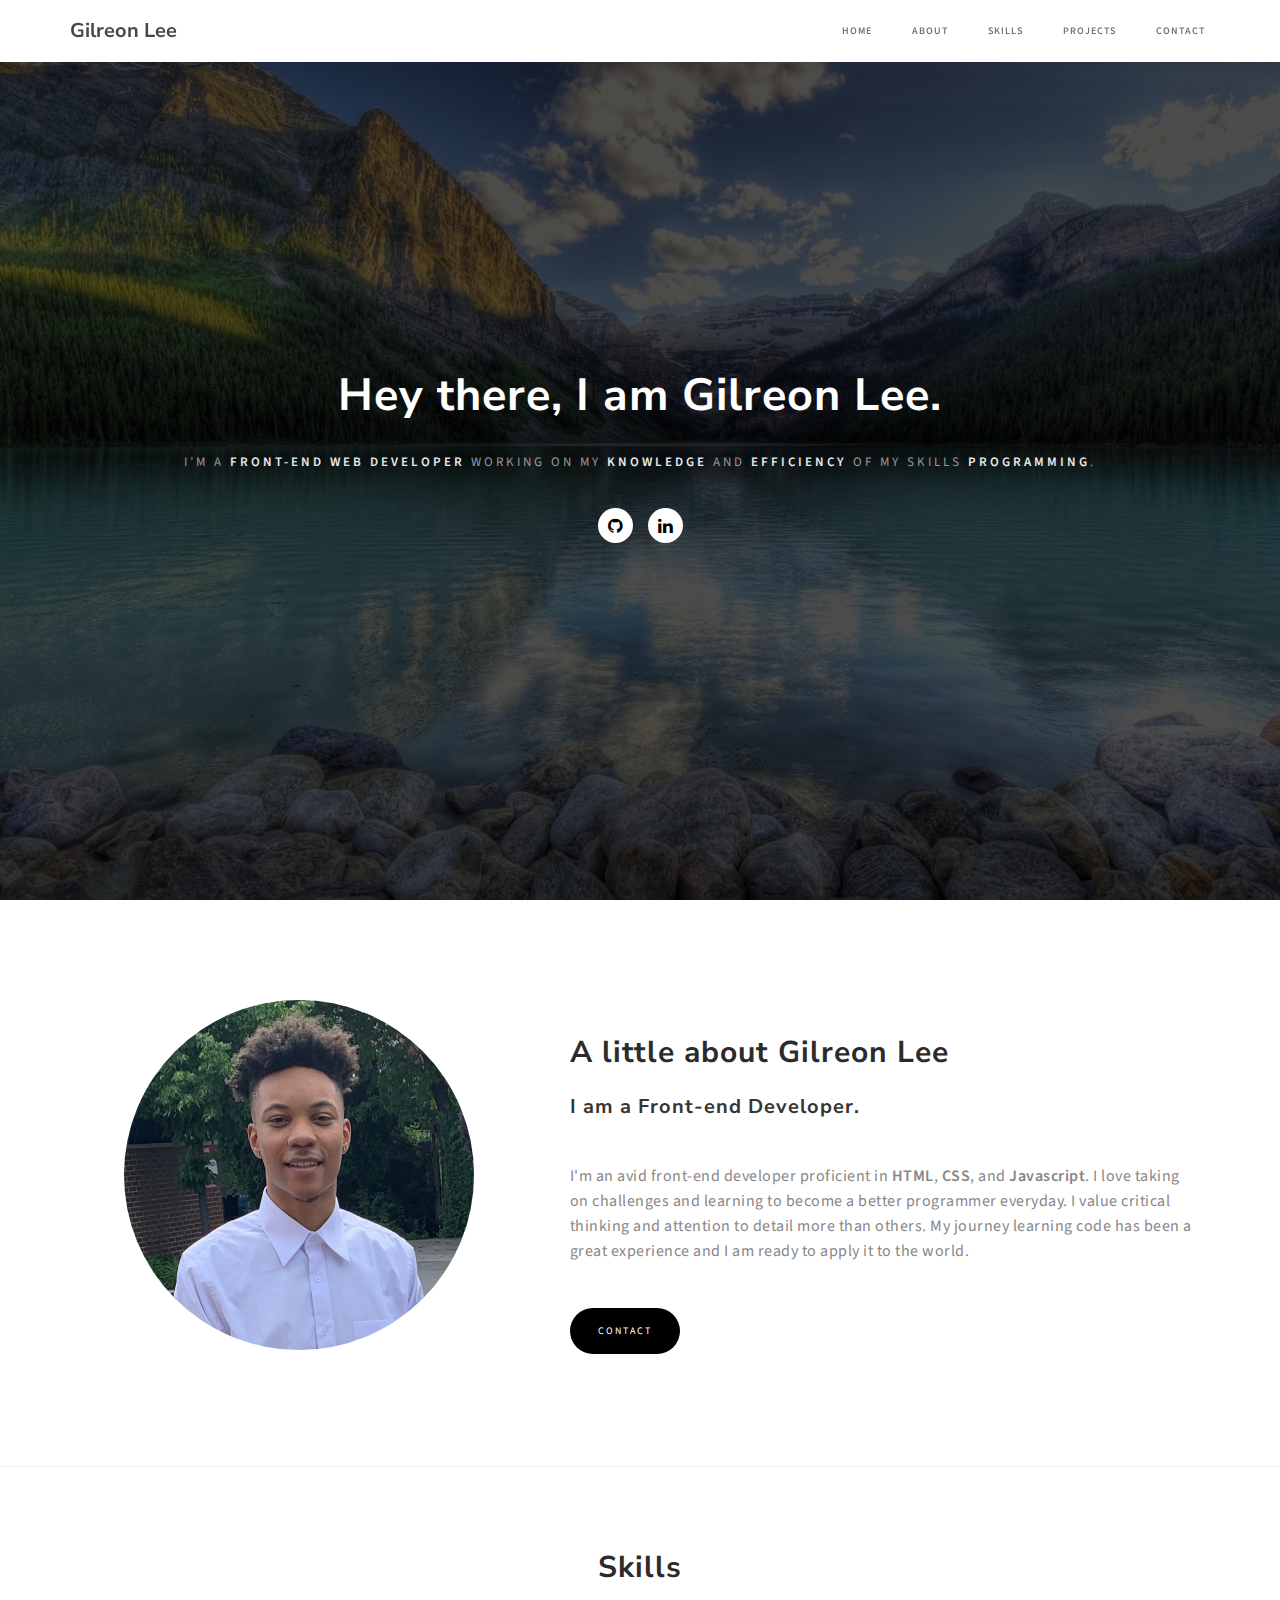
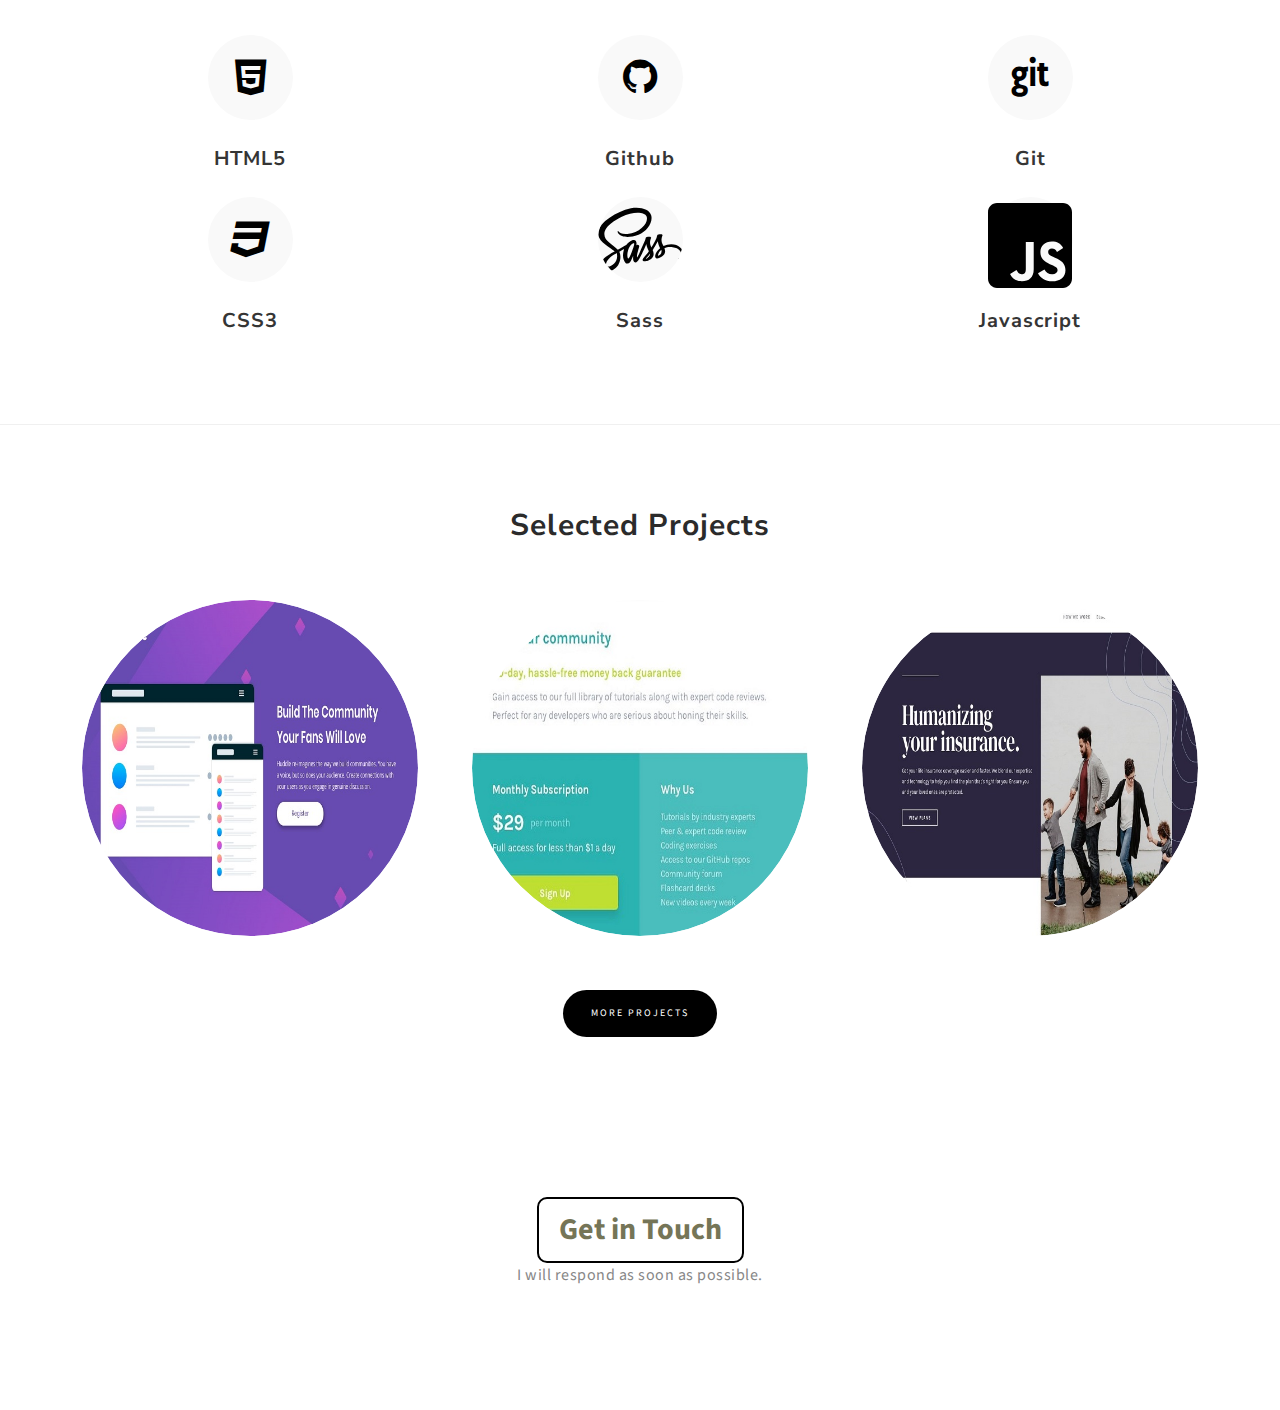
==== commit b5db3461: "fixed skills section" ====
--- a/index.html
+++ b/index.html
@@ -169,18 +169,19 @@
                <div class="col-md-4 col-sm-6">
                     <!-- SERVICE THUMB -->
                     <div class="service-thumb">
+                         <img src="images/sass-brands.svg" alt="sass" class='fa'>
+                         <h3>Sass</h3>
+                         
+                    </div>
+               </div>
+
+               <div class="col-md-4 col-sm-6">
+                    <!-- SERVICE THUMB -->
+                    <div class="service-thumb">
                          <i class="fa fa-js-square"><img src="images/js-square-brands.svg"></i>
                          <h3>Javascript</h3>
                     </div>
                </div>
-               <div class="col-md-4 col-sm-6">
-                    <!-- SERVICE THUMB -->
-                    <div class="service-thumb">
-                         <i class="fa fa-stack-overflow"></i>
-                         <h3>Stack Overflow</h3>
-                    </div>
-               </div>
-               
                
           </div>
      </div>
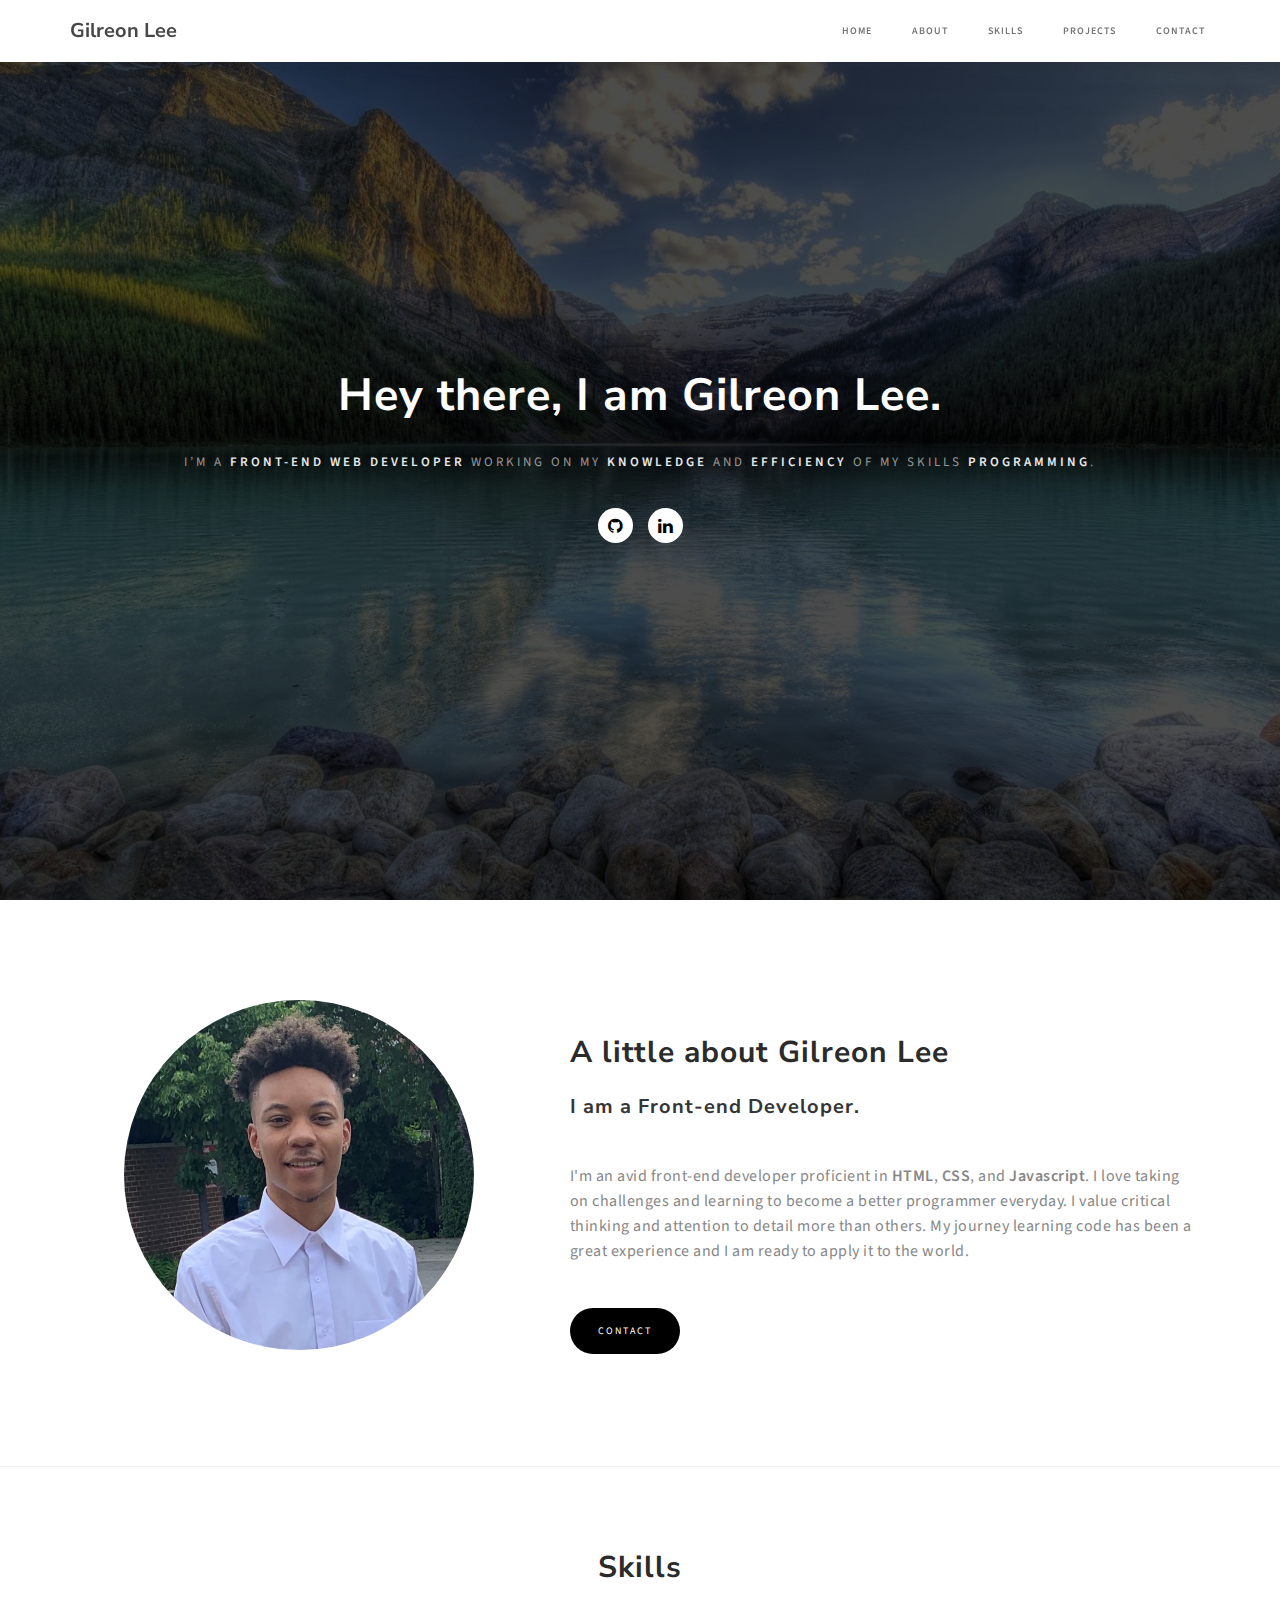
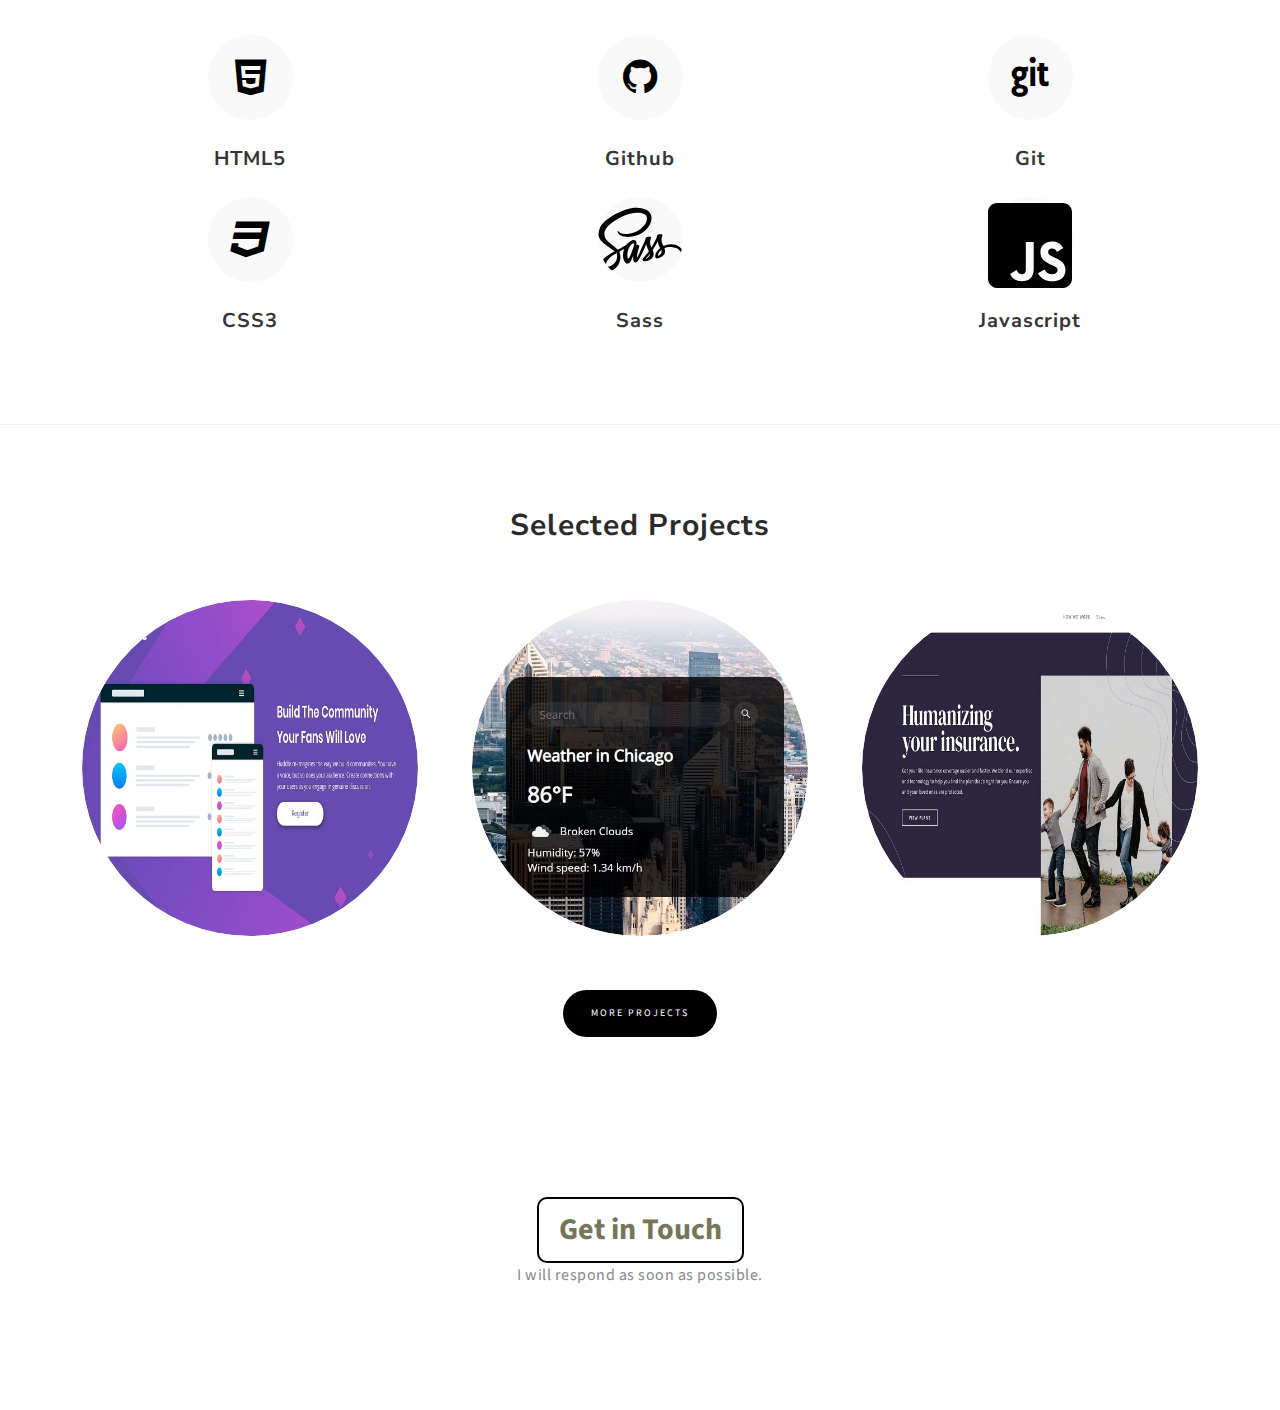
==== commit f5e2fefc: "added new fonts/styling to projects page + project" ====
--- a/index.html
+++ b/index.html
@@ -221,9 +221,9 @@
                          <a href="images/3-grid.jpg" class="image-popup">
                               <div class="work-thumb-overlay">
                                    <h4 class="white-color">Work Title</h4>
-                                   <h2>3 Price Grid</h2>
+                                   <h2>Weather App</h2>
                               </div>
-                              <img src="images/3-grid.jpg" class="img-responsive" alt="Work">
+                              <img src="images/weather-preview.jpg" class="img-responsive" alt="Work">
                          </a>
                     </div>
                </div>
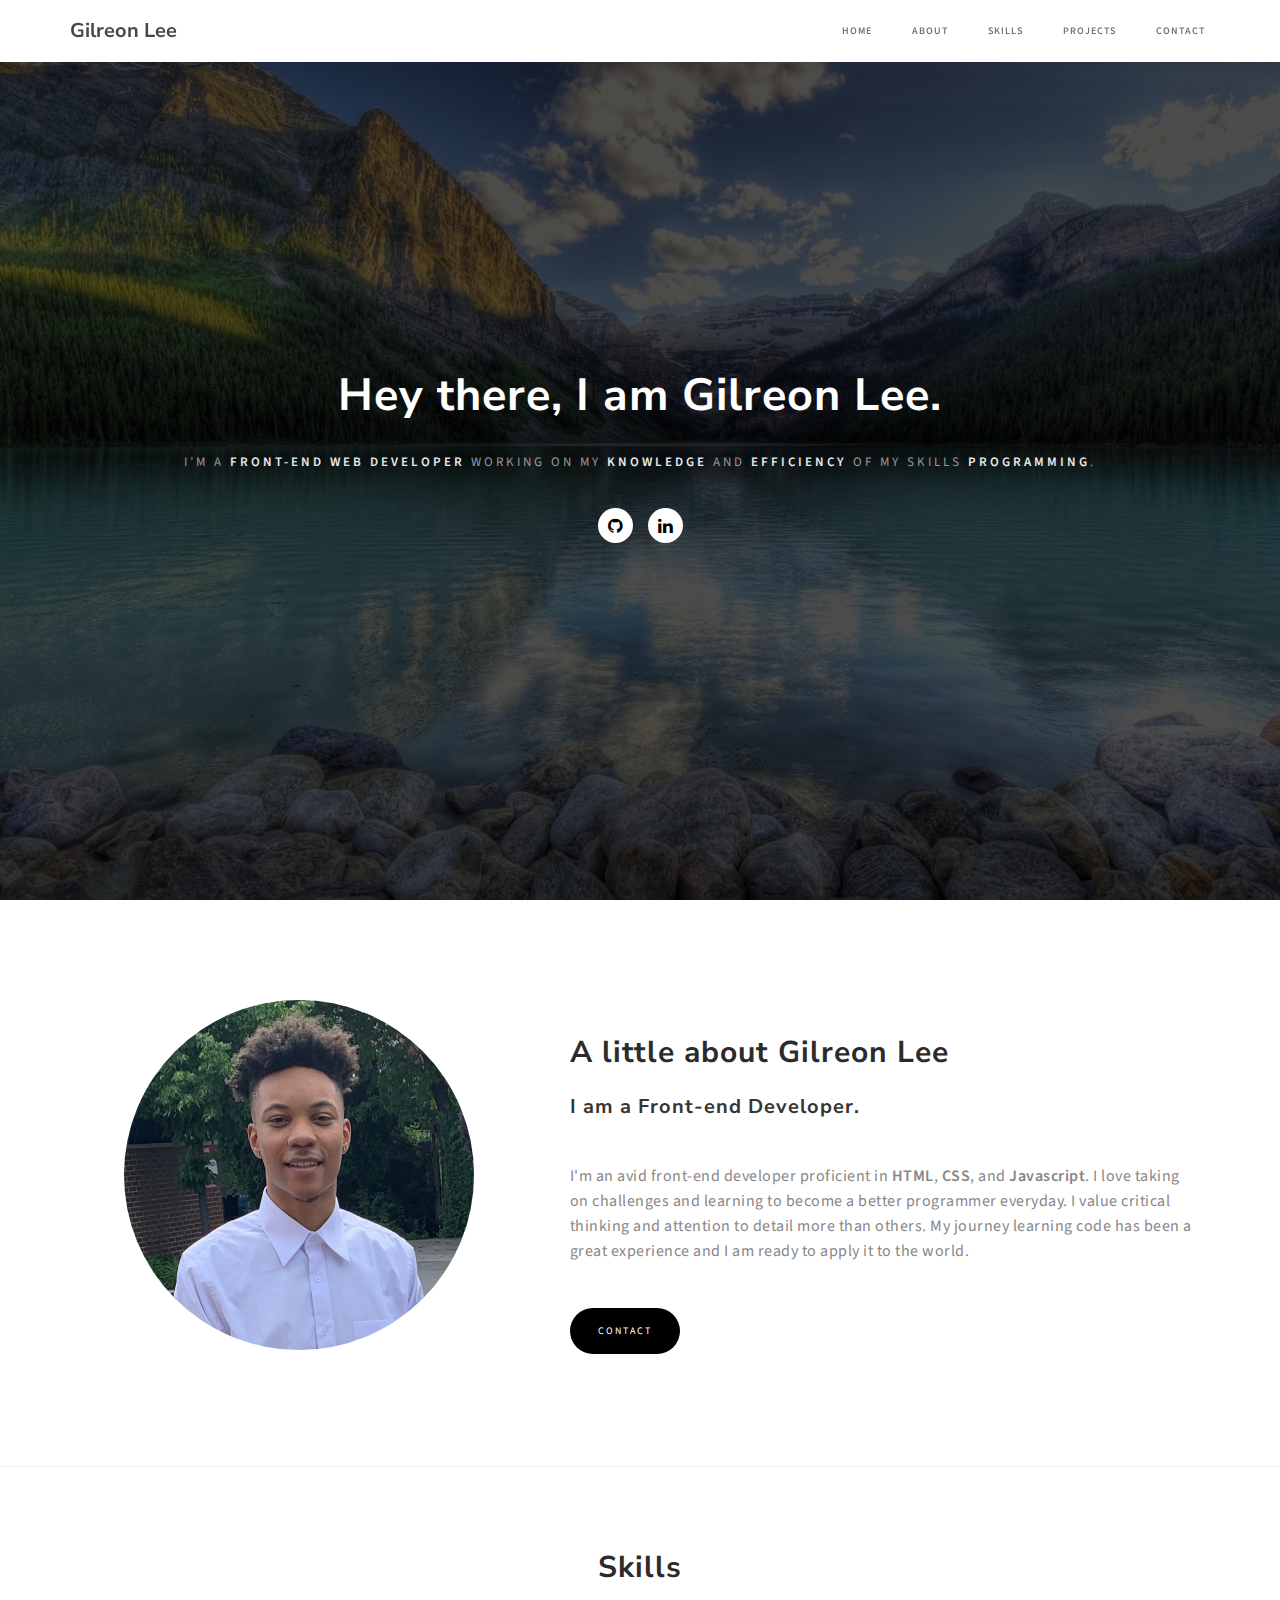
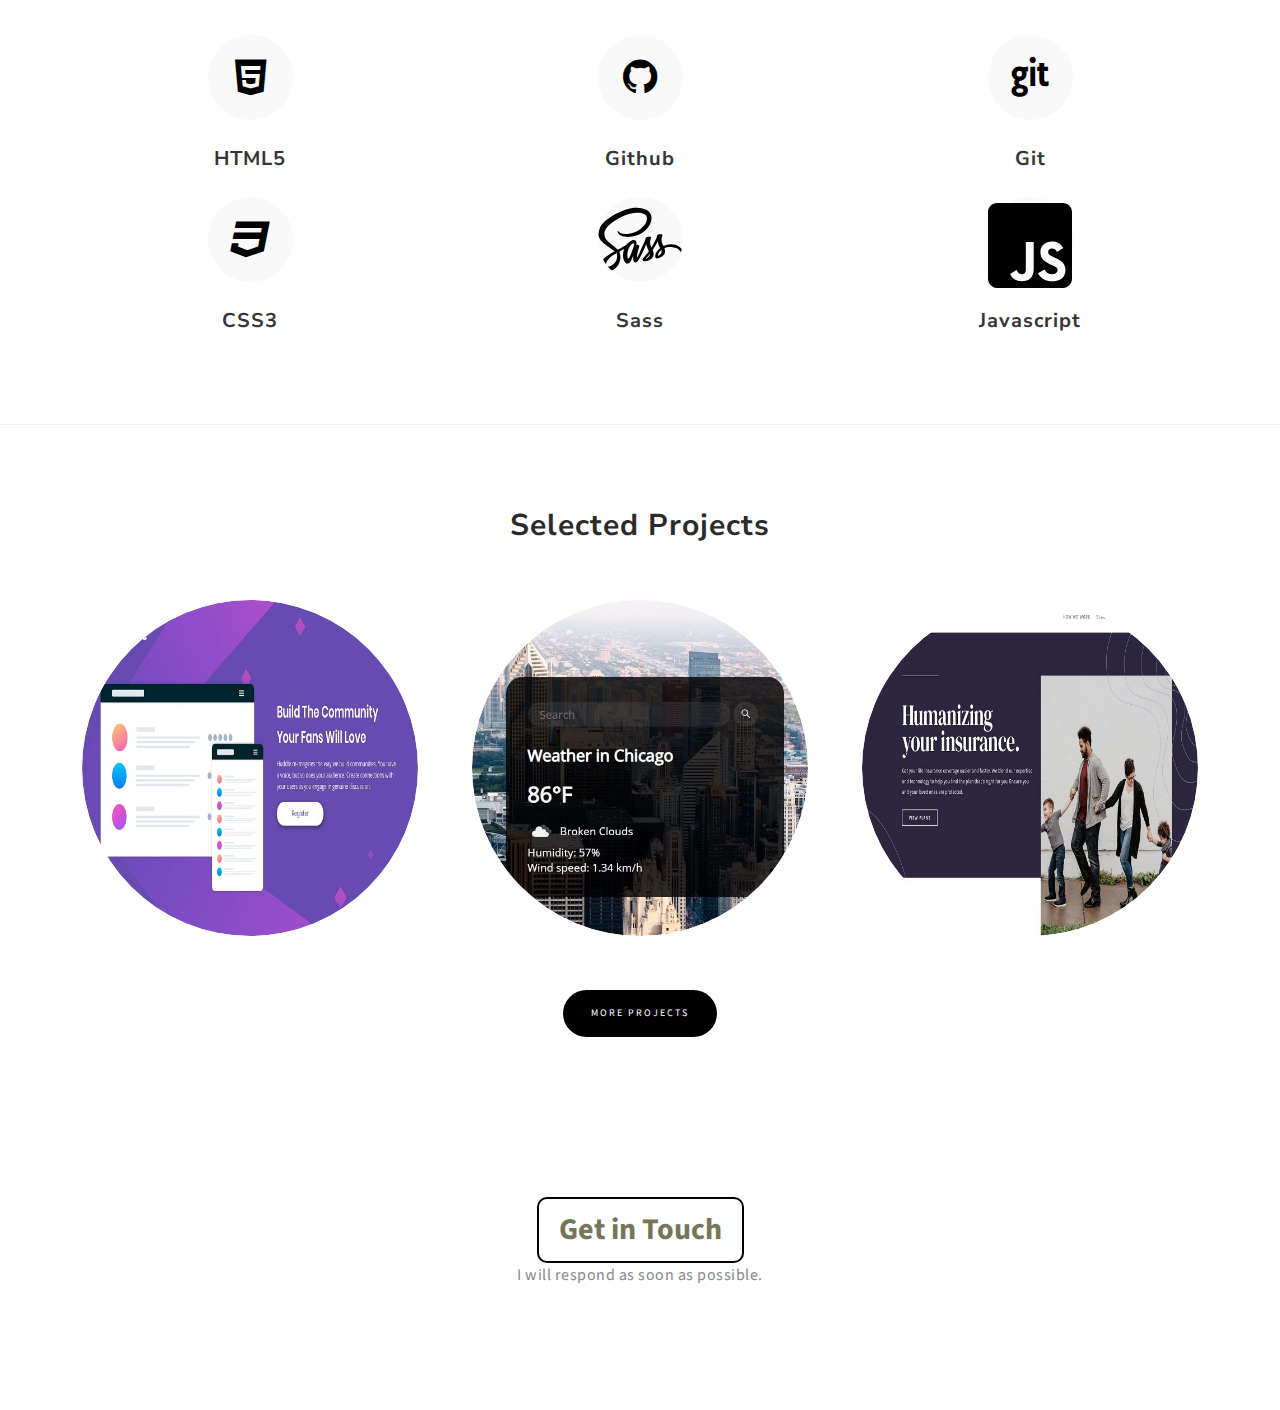
==== commit 26467d12: "fixed popup img" ====
--- a/index.html
+++ b/index.html
@@ -218,7 +218,7 @@
                <div class="col-md-4 col-sm-6">
                     <!-- WORK THUMB -->
                     <div class="work-thumb">
-                         <a href="images/3-grid.jpg" class="image-popup">
+                         <a href="images/weather.jpg" class="image-popup">
                               <div class="work-thumb-overlay">
                                    <h4 class="white-color">Work Title</h4>
                                    <h2>Weather App</h2>
